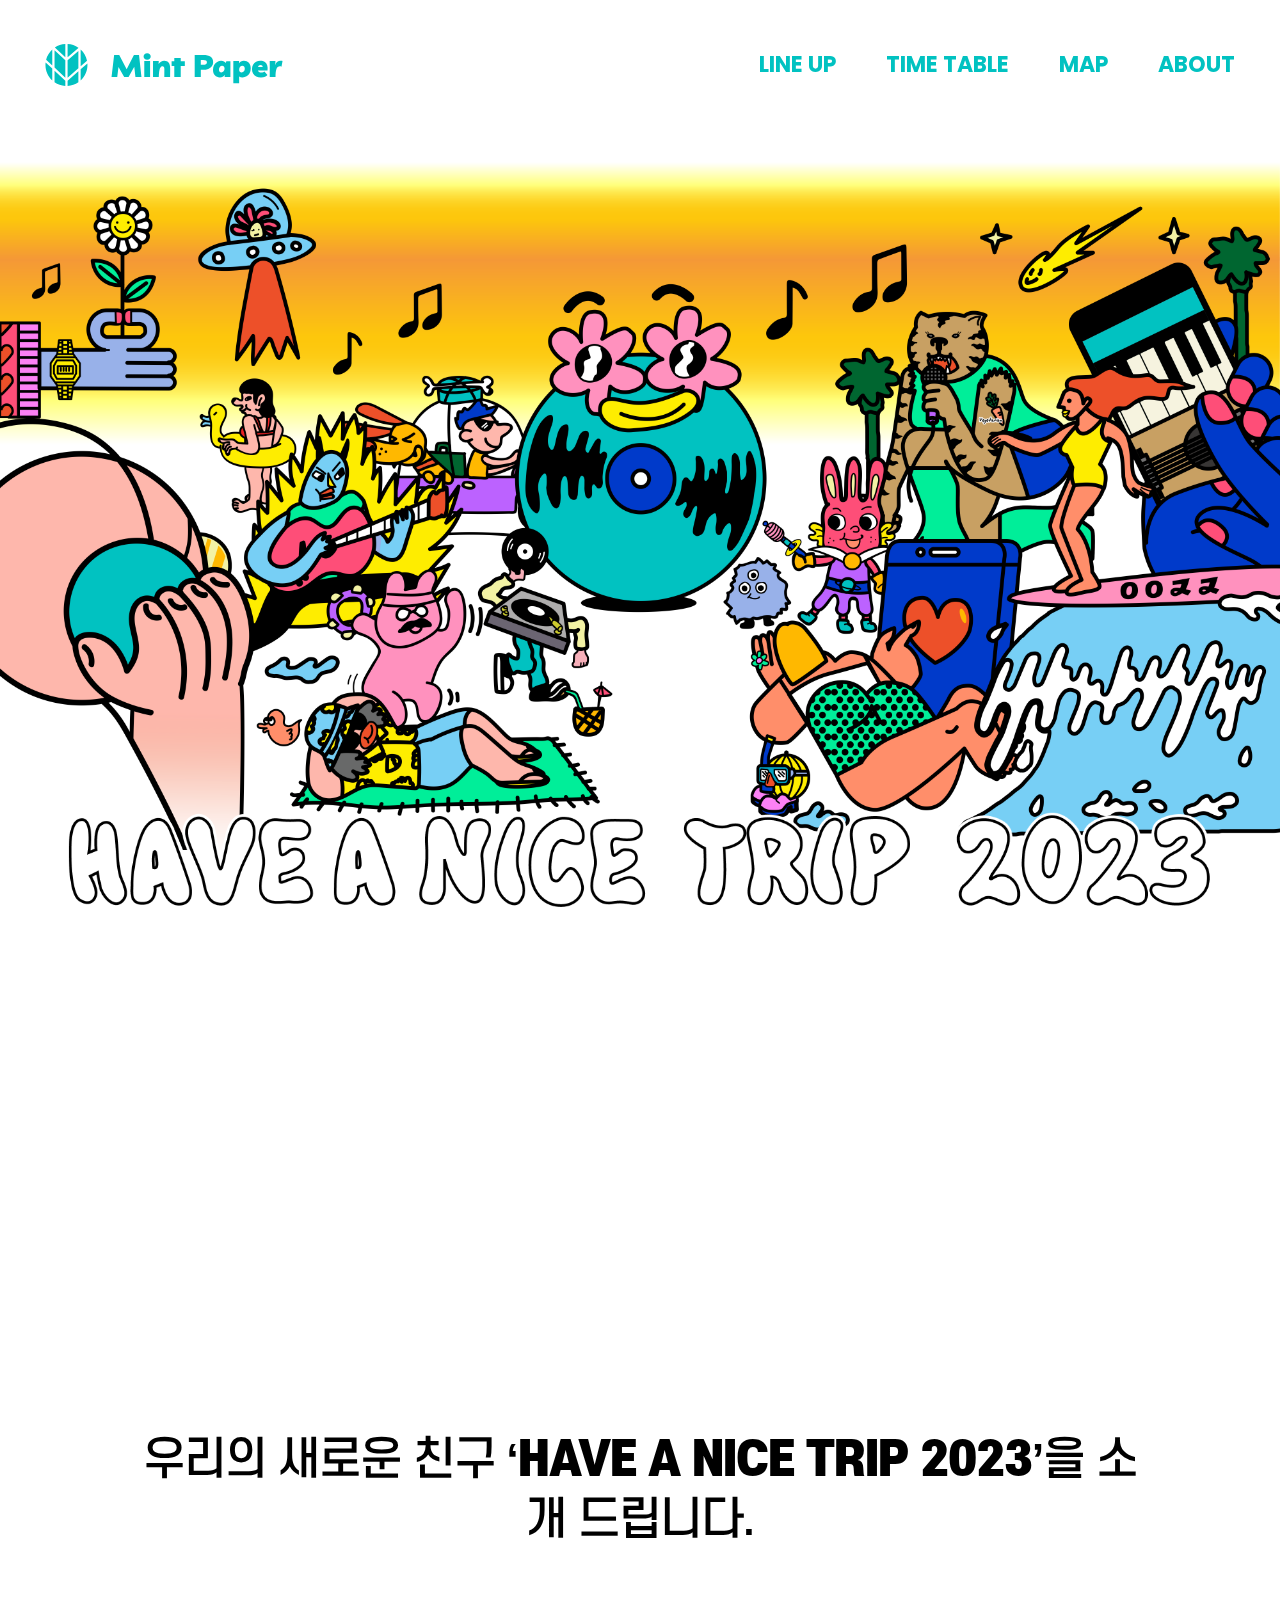
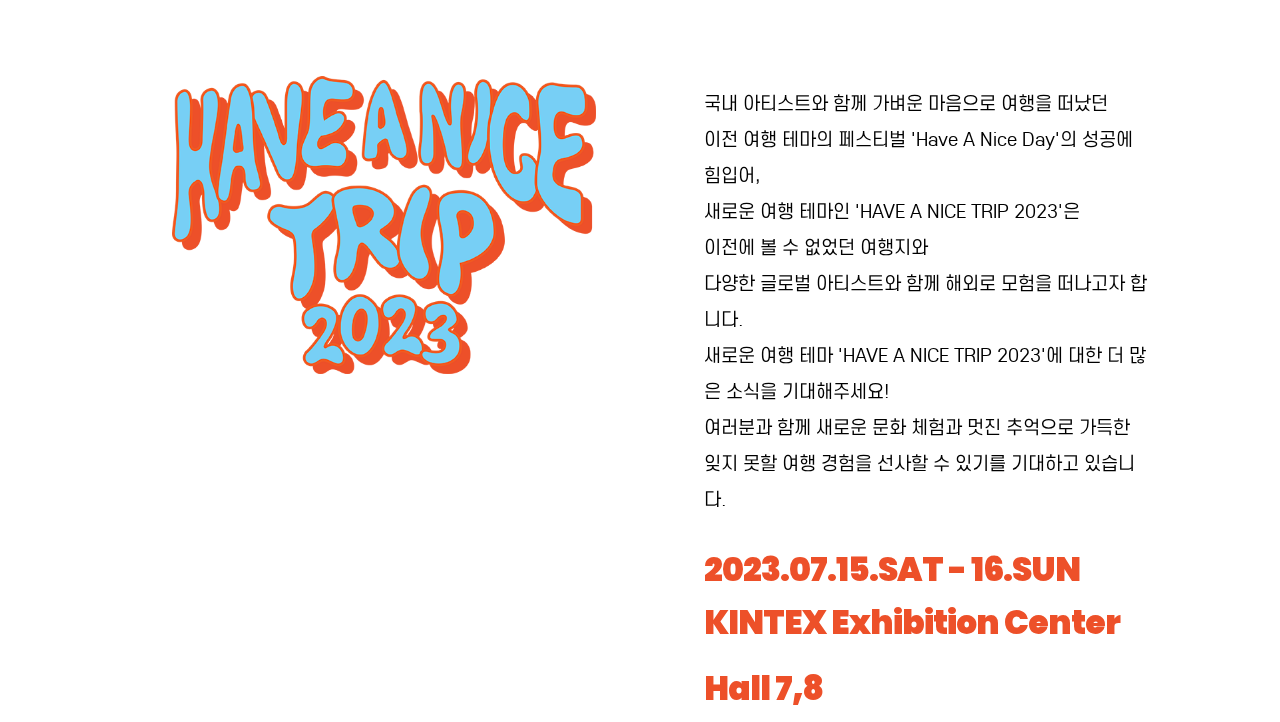
==== header.html @ 9b601248 "헤더 영역, 인덱스페이지의  section01 작업 html, css, js 및 이미지 등록" ====
<!DOCTYPE html>
<html lang="ko">

<head>
    <meta charset="UTF-8">
    <meta name="viewport" content="width=device-width, initial-scale=1">
    <meta http-equiv="X-UA-Compatible" content="IE=edge">
    <title>Mint Festa 2023</title>

    <link rel="shortcut icon" href="./common/favicon/favicon.ico" type="image/x-icon">
    <link rel="apple-touch-icon" sizes="120x120" href="./common/favicon/apple_touch_icon.png">
    <link rel="icon" type="image/png" sizes="32x32" href="./common/favicon/favicon_32x32.png">
    <link rel="icon" type="image/png" sizes="16x16" href="./common/favicon/favicon_16x16.png">
    <link rel="icon" type="image/png" sizes="144x144" href="./common/favicon/android_chrome_144x144.png">
    <link rel="icon" type="image/png" sizes="150x150" href="./common/favicon/mstile_150x150.png">



    <!-- <meta property="og:title" content="Mint Festa 2023">
     <meta property="og:description" content="HAVE A NICE TRIP 2023">
     <meta property="og:image" content="https://leejihi.github.io/portfolio/images/og.jpg">
     <meta property="og:url" content="https://leejihi.github.io/portfolio">
    -->

    <!-- css 문서연결 -->
    <!-- reset.css -->
    <link rel="stylesheet" href="./common/reset.css">

    <!-- header jh 헤더영역스타일.css -->
    <link rel="stylesheet" href="./header-style.css">
    <link rel="stylesheet" href="./section01-style.css">

    <!-- jQuery 문서연결 -->
    <script src="./common/jquery-3.7.0.min.js"></script>
    <script defer src="./section01.js"></script>
</head>

<body>
    <!-------- header jh 블랜딩모드, 호버이벤트 ---------->
    <header>
        <div class="header-wrapper">
            <h1 class="logo"><a href="#">민트페이퍼로고</a></h1>
            <menu class="global-nav">
                <li class="under-line">
                    <a href="#">LINE UP</a>
                </li>
                <li class="under-line">
                    <a href="#">TIME TABLE</a>
                </li>
                <li class="under-line">
                    <a href="#">MAP</a>
                </li>
                <li class="under-line">
                    <a href="#">ABOUT</a>
                </li>
            </menu>
        </div>
    </header>

    <!-------- content ---------->
    <!-- section .video-banner  jh -->
    <section class="main-banner">
        <div class="video-wrapper">
            <video src="./images/s_video.mp4" muted autoplay loop poster="./images/s_video.png" class="video"
                id="mov01">
            </video>
            <div class="img-box">
                <img src="./images/s-video-title.png" alt="HAVE A NICE TRIP 2023">
            </div>
        </div>


        <div class="banner-wrapper">
            <h3>우리의 새로운 친구 <span class="txt-bold under">‘HAVE A NICE TRIP 2023’</span>을 소개 드립니다.
            </h3>
            <div class="banner-box">
                <img src="./images/s-video-banner-box-title.png" alt="HAVE A NICE TRIP 2023" id="banner-title">
                <!-- <h2>HAVE A NICE TRIP 2023</h2> -->
                <div class="txt-box">
                    <p>국내 아티스트와 함께 가벼운 마음으로 여행을 떠났던
                        <span class="block">이전 여행 테마의 페스티벌 'Have A Nice Day'의 성공에 힘입어,</span>
                        <span class="block">새로운 여행 테마인 'HAVE A NICE TRIP 2023'은</span>
                        <span class="block">이전에 볼 수 없었던 여행지와</span>
                        <span class="block">다양한 글로벌 아티스트와 함께 해외로 모험을 떠나고자 합니다.</span>
                        <span class="block">새로운 여행 테마 'HAVE A NICE TRIP 2023'에 대한 더 많은 소식을 기대해주세요!</span>
                        <span class="block">여러분과 함께 새로운 문화 체험과 멋진 추억으로 가득한</span>
                        <span class="block">잊지 못할 여행 경험을 선사할 수 있기를 기대하고 있습니다.</span>
                    </p>
                    <div class="txt-bold">
                        <p>2023.07.15.SAT - 16.SUN <span class="block">KINTEX Exhibition Center Hall 7,8</span></p>
                    </div>
                </div>
            </div>
        </div>
    </section>
</body>

</html>
---- header-style.css ----
@charset "utf-8";

/* font-family: 'Poppins', 's-core-dream', cursive, sans-serif; */

/* 'Poppins', 's-core-dream' */
@import url(./common/fonts/fonts.css);

/* 변수선언 */
@import url(./common/variable.css);

@tailwind base;
@tailwind components;
@tailwind utilities;

@layer base {
}

/*********** header  **********/

header {
  width: 100%;
  height: 130px;

  font-family: var(--font-family-en);
  font-weight: 700;
  font-size: var(--font-size-22);

  position: fixed;
  top: 0;
  left: 0;
  z-index: 99999;
  mix-blend-mode: difference;
}

header .header-wrapper {
  width: 93%;
  height: 100%;
  margin: 0 auto;

  display: flex;
  justify-content: space-between;
  align-items: center;
  /* mix-blend-mode: difference; */
}

/* header .header-wrapper.difference {
  background-repeat: no-repeat;
  background-size: contain;
  mix-blend-mode: difference;
} */

header .header-wrapper h1 {
  width: 20%;
  height: 100%;
  text-indent: -999999px;
}

header .header-wrapper h1 a {
  display: block;
  width: 100%;
  min-width: 200px;
  height: 100%;
  background: url(./images/logo_mint.svg) no-repeat 0 50% / contain;
  /* background: url(./images/logo_black.png) no-repeat 0 50% / contain; */
  z-index: 9999;
}

header .header-wrapper .global-nav {
  height: 130px;
  display: flex;
  align-items: center;
}
header .header-wrapper .global-nav li {
  height: 100%;
}
header .header-wrapper .global-nav li a {
  display: block;
  height: 80px;
  padding-left: 50px;
  line-height: 130px;
  text-align: right;
  color: var(--point-color-m);
}

/* 메뉴 hover: 언더라인 생성 */

header .header-wrapper .global-nav .under-line a::after {
  content: '';
  display: block;
  width: 100%;
  height: 5px;
  margin: -30px auto;
  background-color: var(--point-color-m);
  transform-origin: right;
  transform: scaleX(0);
  transition: transform 0.3s ease-in-out;
}
header .header-wrapper .global-nav .under-line:hover a::after {
  transform-origin: left;
  transform: scaleX(1);
}
---- section01-style.css ----
@charset "utf-8";

/* font-family: 'Poppins', 's-core-dream', cursive, sans-serif; */

/* 'Poppins', 's-core-dream' */
@import url(./common/fonts/fonts.css);

/* 변수선언 */
@import url(./common/variable.css);

/*********** content  **********/

/* section .video-banner  jh */
/* 비디오 영역 */

.main-banner {
  width: 100%;
  margin-top: 130px;
}

.main-banner .video-wrapper {
  width: 100%;
  height: 130vh;
}

.main-banner .video-wrapper .video {
  width: 100%;
}

.main-banner .video-wrapper .img-box {
  width: 90%;
  margin: -3% auto 0;
}

/* 텍스트영역 */
.main-banner .banner-wrapper {
  width: 80%;
  margin: 10vw auto;
  font-family: var(--font-family-ko);
}

.main-banner .banner-wrapper h3 {
  font-weight: 500;
  font-size: var(--font-size-45);
  text-align: center;
  letter-spacing: -1.8px;
}

/* js 호버시 밑줄 이벤트 발생 */
.main-banner .banner-wrapper .txt-bold {
  font-weight: 900;
  letter-spacing: -1px;
  box-shadow: inset 0 0 0 0 #77cff5;
  color: #000;
  padding: 0 0.25rem;
  margin: 0 -0.25rem;
  transition: color 0.3s ease-in-out, box-shadow 0.3s ease-in-out;
}
.main-banner .banner-wrapper .txt-bold:hover {
  color: #fff;
  box-shadow: inset 800px 0 0 0 #77cff5;
}

.main-banner .banner-wrapper .banner-box {
  width: 100%;
  height: 30vw;
  margin-top: 10vw;
  display: grid;
  grid-template-columns: 1fr 1fr;
}

.main-banner .banner-wrapper .banner-box #banner-title {
  position: relative;
  width: 83%;
  margin: 0 auto;
}

.main-banner .banner-wrapper .banner-box .txt-box {
  margin-left: 5vw;
  font-size: var(--font-size-18);
  font-weight: 400;
  line-height: 2;
  padding-top: 10px;
}

.main-banner .banner-wrapper .banner-box .txt-box .block {
  display: block;
}

.main-banner .banner-wrapper .banner-box .txt-box .txt-bold {
  font-family: var(--font-family-en);
  font-size: var(--font-size-33);
  color: var(--point-color-o);
  margin-top: 1.5vw;
}

.main-banner .banner-wrapper .banner-box .txt-box .txt-bold .block {
  margin: -1vw 0 0 0;
}
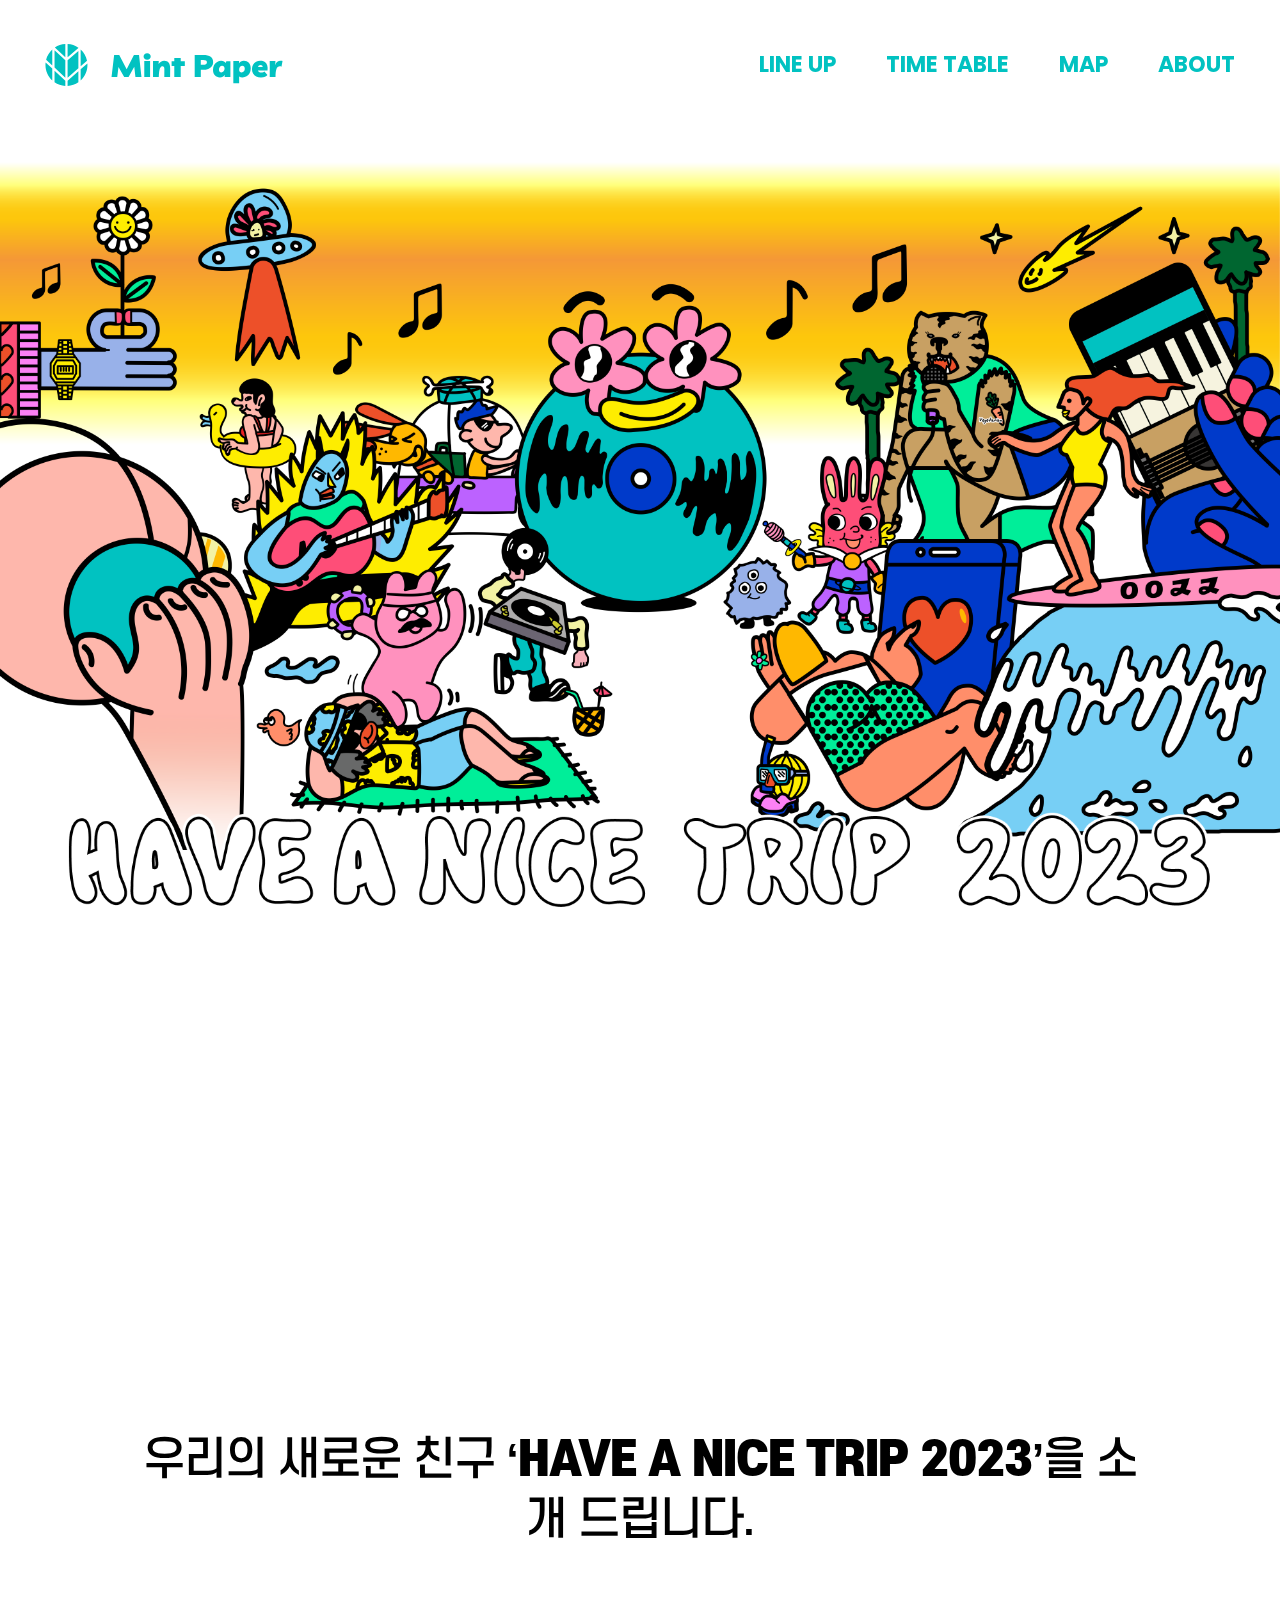
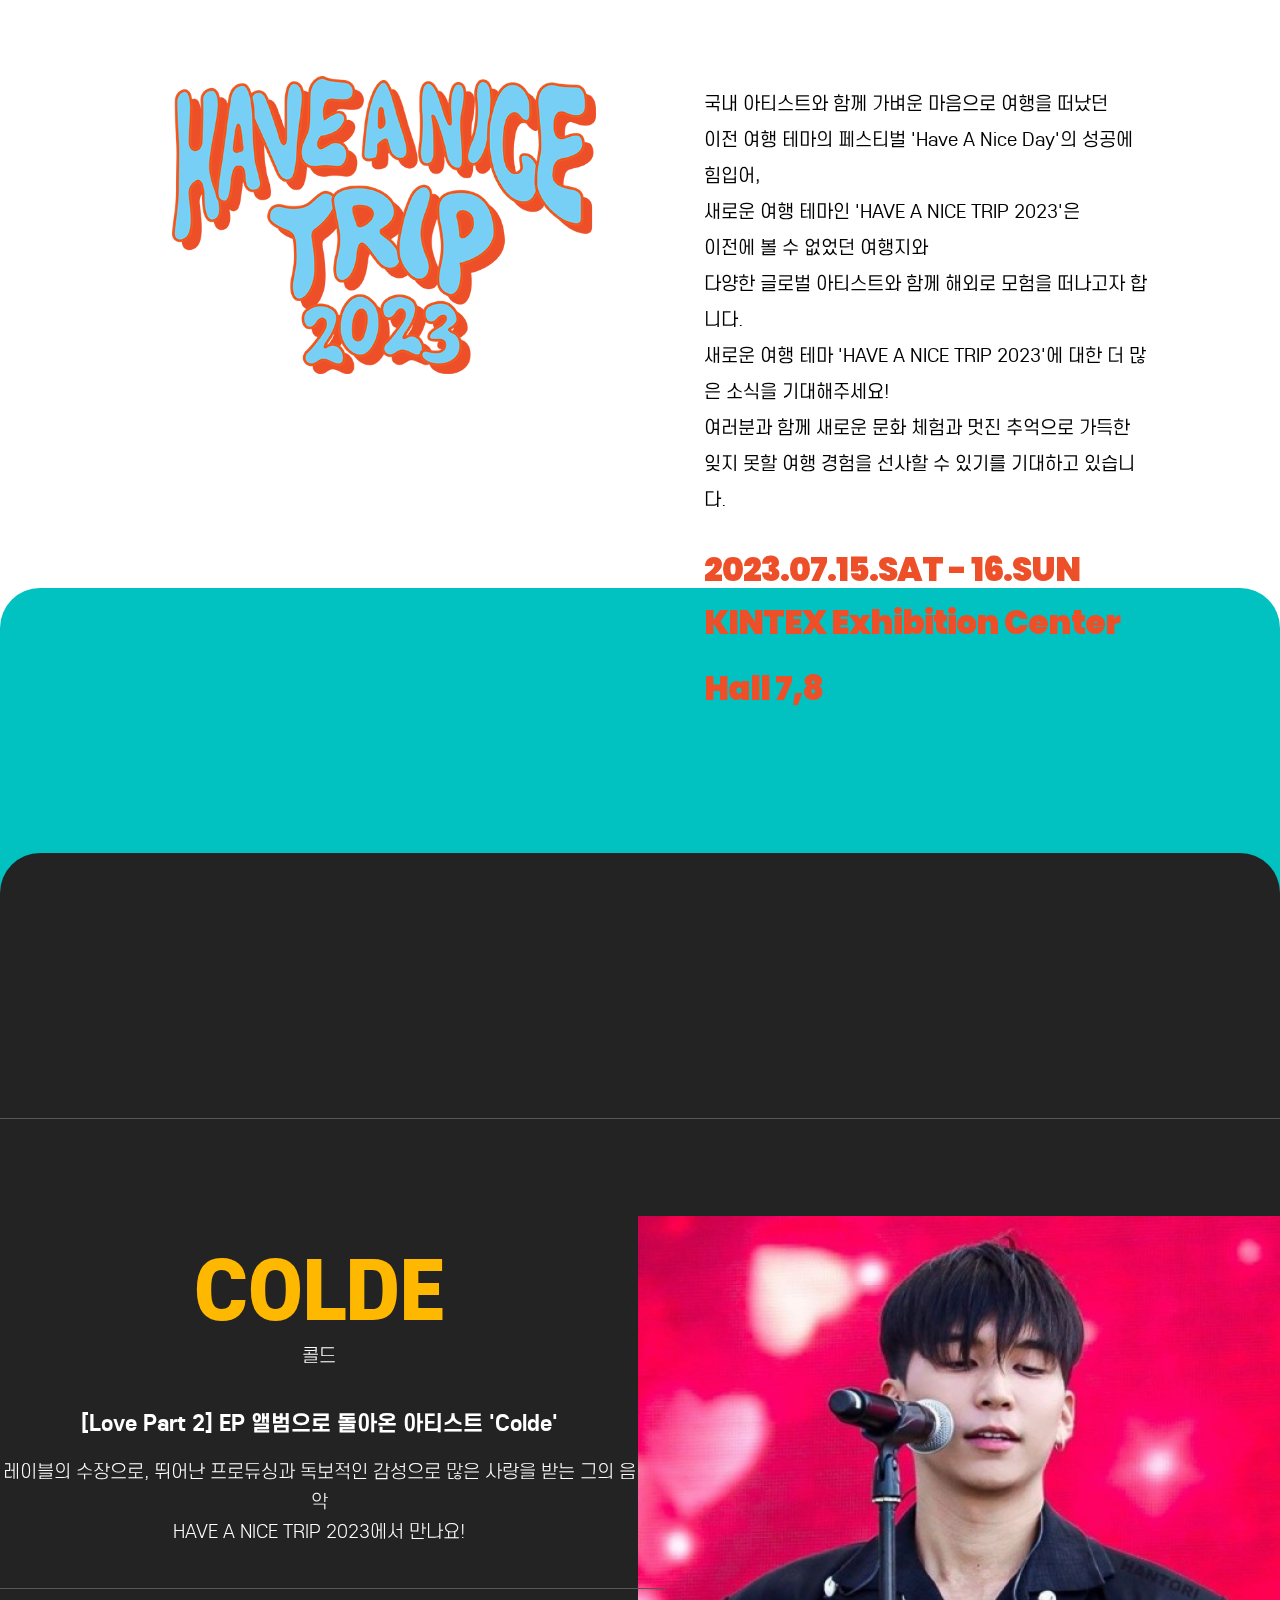
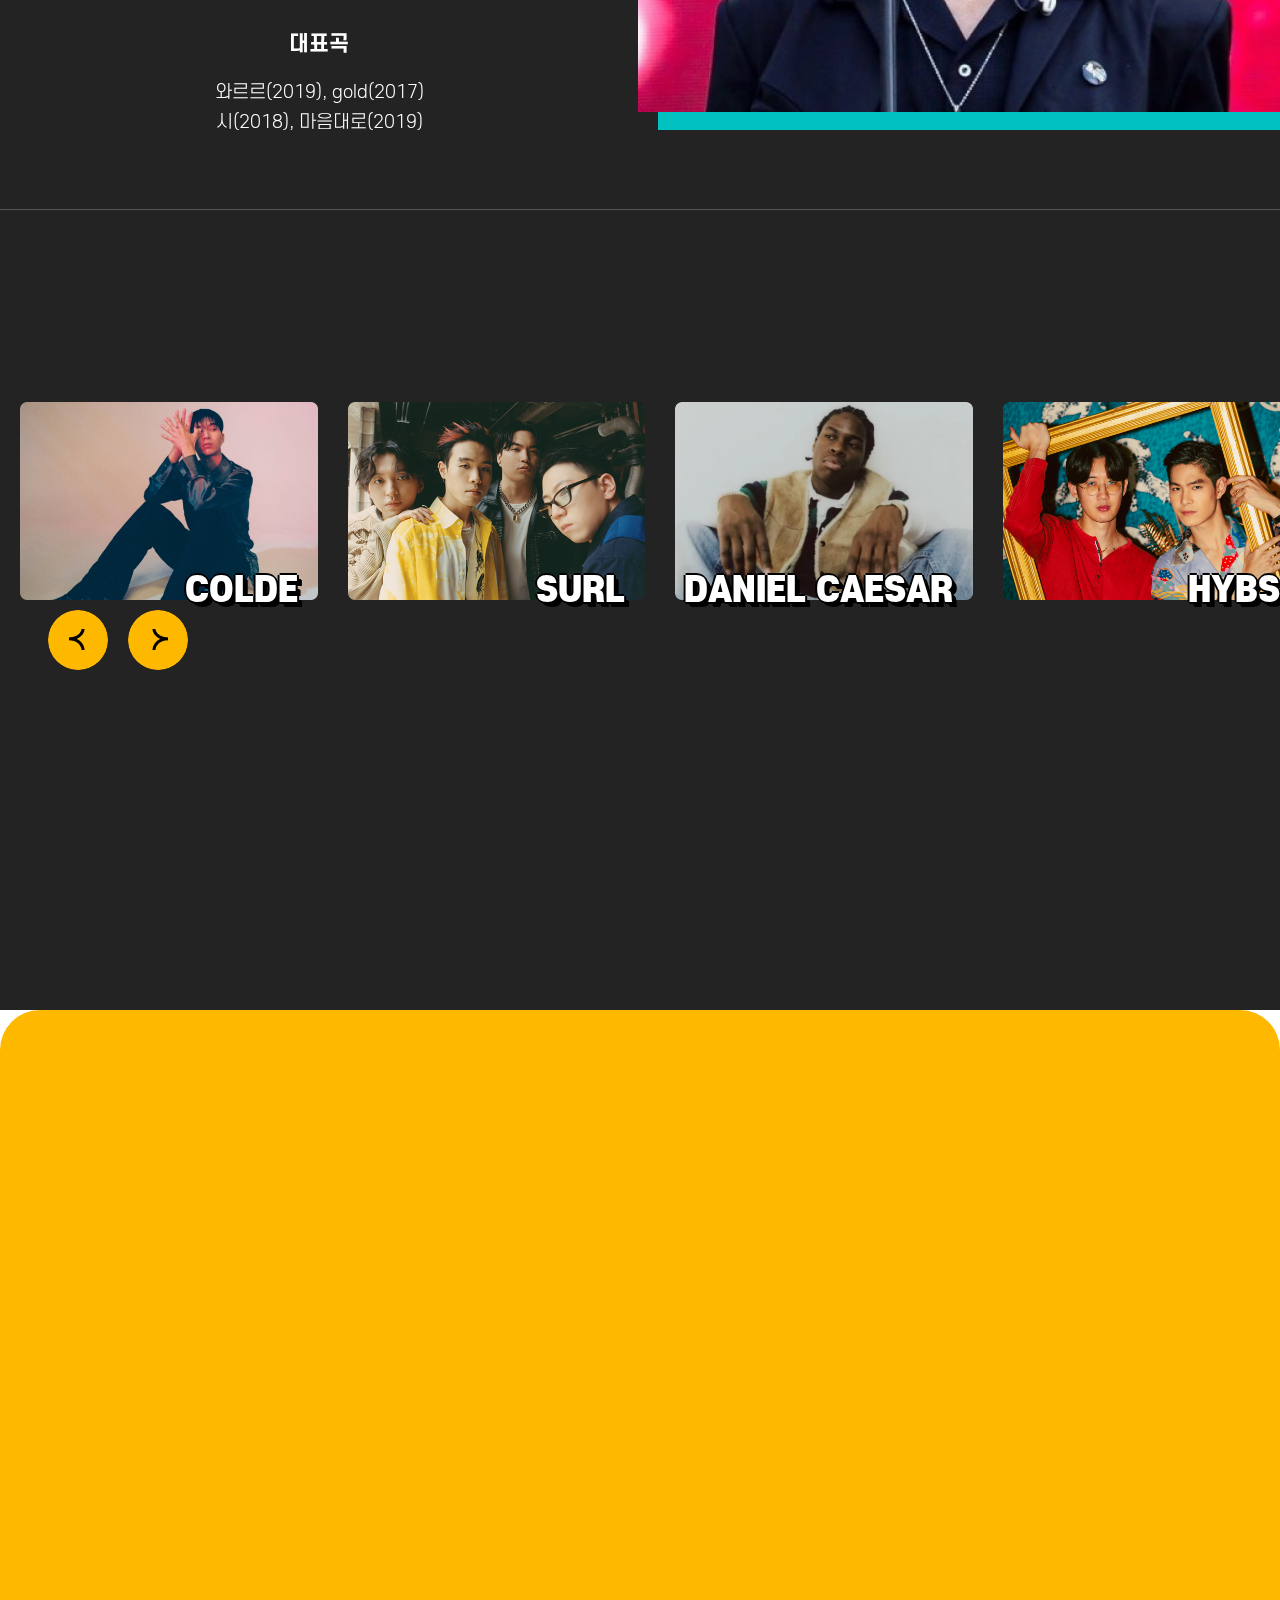
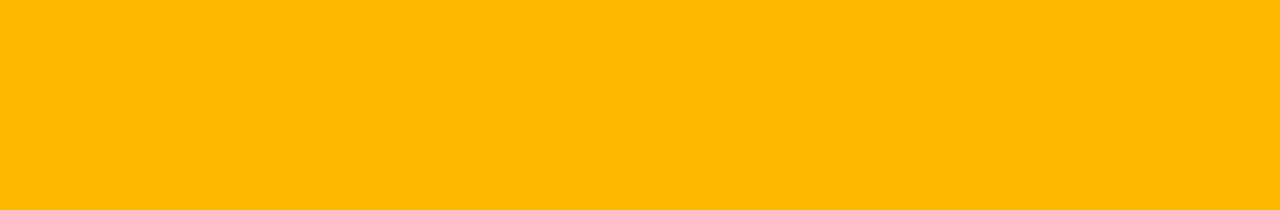
==== commit 4ba2d395: "bm-section02추가 variable.css파일 추가" ====
--- a/header.html
+++ b/header.html
@@ -25,14 +25,27 @@
     <!-- css 문서연결 -->
     <!-- reset.css -->
     <link rel="stylesheet" href="./common/reset.css">
+    <!-- swiper.css -->
+    <link rel="stylesheet" href="./common/swiper-bundle.min.css">
+    <!-- variable.css -->
+    <link rel="stylesheet" href="./common/variable.css">
+    <!-- font.css -->
+    <link rel="stylesheet" href="./common/fonts/fonts.css">
+
 
     <!-- header jh 헤더영역스타일.css -->
     <link rel="stylesheet" href="./header-style.css">
     <link rel="stylesheet" href="./section01-style.css">
+    <!-- section02 bm -->
+    <link rel="stylesheet" href="./section02-style.css">
 
     <!-- jQuery 문서연결 -->
     <script src="./common/jquery-3.7.0.min.js"></script>
+    <!-- swiper js -->
+    <script src="./common/swiper-bundle.min.js"></script>
+    <!-- 개별 -->
     <script defer src="./section01.js"></script>
+    <script defer src="./section02.js"></script>
 </head>
 
 <body>
@@ -93,6 +106,331 @@
             </div>
         </div>
     </section>
+    <!-------- section02 bm ---------->
+    <section class="section02">
+        <div class="box1">
+            <div class="index">
+                <p class="idx-color1">1</p>
+            </div>
+        </div>
+        <div class="box2">
+            <div class="index">
+                <p class="idx-color2">2</p>
+            </div>
+        </div>
+
+        <div class="bg-color">
+            <div class="profile pf-1">
+                <div class="text-wrapper">
+                    <div class="name-box">
+                        <h1>colde</h1>
+                        <p>콜드</p>
+                    </div>
+                    <div class="descr-box">
+                        <h2> [Love Part 2] EP 앨범으로 돌아온 아티스트 'Colde' </h2>
+                        <p>레이블의 수장으로, 뛰어난 프로듀싱과 독보적인 감성으로 많은 사랑을
+                            받는 그의
+                            음악 <br>
+                            HAVE A NICE TRIP 2023에서 만나요! </p>
+                    </div>
+                    <div class="title-m">
+                        <h2>대표곡</h2>
+                        <p>와르르(2019), gold(2017)<br>
+                            시(2018), 마음대로(2019)</p>
+                    </div>
+                </div>
+                <div class="img-wrapper">
+                </div>
+            </div>
+            <div class="profile pf-2 none">
+                <div class="text-wrapper">
+                    <div class="name-box">
+                        <h1>SURL</h1>
+                        <p>설</p>
+                    </div>
+                    <div class="descr-box">
+                        <h2>대중성과 음악성을 동시에 품은 글로벌 밴드로서의 가능성 'SURL'</h2>
+                        <p>전국 투어부터 북미 13개 도시투어로 이어진 원초적인 밴드 사운드의 혁신폭발적인 연주와<br> 퍼포먼스를 앞세운 'SURL'을 HAVE A NICE TRIP
+                            2023에서 만나요!</p>
+                    </div>
+                    <div class="title-m">
+                        <h2>대표곡</h2>
+                        <p>열기구(2019),눈(2018)<br>
+                            여기있자(2018), Dry Flower(2019)</p>
+                    </div>
+                </div>
+                <div class="img-wrapper">
+                </div>
+            </div>
+            <div class="profile pf-3 none">
+                <div class="text-wrapper">
+                    <div class="name-box">
+                        <h1>DANIEL CAESAR</h1>
+                        <p>다니엘 시저</p>
+                    </div>
+                    <div class="descr-box">
+                        <h2>R&B계의 독보적인 음색을 나타내는 '다니엘 시저'</h2>
+                        <p>'Best Part'로 그래미 어워드 ‘R&B 퍼포먼스 부문’을 수상했으며,<br>저스틴 비버의 싱글 'Peaches' 피처링으로 빌보드 핫 100 1위를
+                            기록한
+                            그가<br>한국을 방문합니다. 4년 만의 정규앨범 'NEVER ENOUGH'를 발매하며<br>한국 팬들을 찾아온 다니엘 시저, HAVE A NICE TRIP
+                            2023에서 만나요! </p>
+                    </div>
+                    <div class="title-m">
+                        <h2>대표곡</h2>
+                        <p>Best Part(2017), Always(2023)<br>
+                            Get you(2018)</p>
+                    </div>
+                </div>
+                <div class="img-wrapper">
+                </div>
+            </div>
+            <div class="profile pf-4 none">
+                <div class="text-wrapper">
+                    <div class="name-box">
+                        <h1>HYBS</h1>
+                        <p>하입스</p>
+                    </div>
+                    <div class="descr-box">
+                        <h2>대중성스포티파이 4000만 스트리밍을 기록한 아시아 대세 밴드 'HYBS'</h2>
+                        <p>21년 10월 데뷔 이래 단 4개의 싱글로 아시아를 석권한 시티팝+신스팝의 강력한 신성치유의 무드로<br>서라운드 된 'HYBS'만의 음악을 HAVE A
+                            NICE TRIP 2023️에서 만나요!</p>
+                    </div>
+                    <div class="title-m">
+                        <h2>대표곡</h2>
+                        <p>Ride(2022), Dancing with my phone(2021)<br>
+                            Go higher(2022)</p>
+                    </div>
+                </div>
+                <div class="img-wrapper">
+                </div>
+            </div>
+            <div class="profile pf-5 none">
+                <div class="text-wrapper">
+                    <div class="name-box">
+                        <h1>PEARL & THE OYSTERS</h1>
+                        <p>펄 앤 오이스터스 </p>
+                    </div>
+                    <div class="descr-box">
+                        <h2> 메인스트림을 자극하는 레이블 명가<br>
+                            '스톤 스로우 레코드'의 미래 'PEARL & THE OYSTERS'</h2>
+                        <p>피치포크, 올뮤직을 비롯한 평단과 전 세계 리스너를 사로잡은 얼터너티브 듀오‘PEARL & THE<br>
+                            OYSTERS’의 무한한 상상력, HAVE A NICE TRIP 2023에서 만나요! </p>
+                    </div>
+                    <div class="title-m">
+                        <h2>대표곡</h2>
+                        <p>Pacific Ave(2023), Fireflies(2023)<br>
+                            Treasure Island(2021)</p>
+                    </div>
+                </div>
+                <div class="img-wrapper">
+                </div>
+            </div>
+            <div class="profile pf-6 none">
+                <div class="text-wrapper">
+                    <div class="name-box">
+                        <h1>KYOUNG SEO</h1>
+                        <p>서경서</p>
+                    </div>
+                    <div class="descr-box">
+                        <h2> 유니크한 보컬, 음원차트와 예능을 종횡무진 넘나드는 ‘KYOUNG SEO’ </h2>
+                        <p>'밤하늘의 별을(2020)'과 SBS ‘골 때리는 그녀들’로 많은 사랑을 받아온 ‘KYOUNG SEO’를<br>
+                            HAVE A NICE TRIP 2023️에서 만나요! </p>
+                    </div>
+                    <div class="title-m">
+                        <h2>대표곡</h2>
+                        <p>Woder Why(2023), 나의 X에게(2022)<br>
+                            고백연습(2022), 밤하늘의 별을(2020)</p>
+                    </div>
+                </div>
+                <div class="img-wrapper">
+                </div>
+            </div>
+            <div class="profile pf-7 none">
+                <div class="text-wrapper">
+                    <div class="name-box">
+                        <h1>ZIOR PARK</h1>
+                        <p>지올팍</p>
+                    </div>
+                    <div class="descr-box">
+                        <h2>독보적인 장르를 가진 아티스트 'ZIOR PARK'</h2>
+                        <p>한계 없는 예술적 감각으로 자신만의 세계를 그려가는 파이오니아파격적인 'ZIOR PARK'의 무대<br>
+                            HAVE A NICE TRIP 2023에서 만나요! </p>
+                    </div>
+                    <div class="title-m">
+                        <h2>대표곡</h2>
+                        <p>CHRISTIAN(2023), BLACK FIN(2021)<br>
+                            MODERN FOX(2021)</p>
+                    </div>
+                </div>
+                <div class="img-wrapper">
+                </div>
+            </div>
+            <div class="profile pf-8 none">
+                <div class="text-wrapper">
+                    <div class="name-box">
+                        <h1>YUDABINBAND</h1>
+                        <p>유다빈밴드</p>
+                    </div>
+                    <div class="descr-box">
+                        <h2>우리의 밤을 노래하는 청춘의 항해 ‘YUDABINBAND’</h2>
+                        <p>뛰어난 음악적 실력을 기반해 어쿠스틱, 포크, Rock 등 다양한 장르를 소화하는 맑고 순수한 에너지<br>
+                            ‘YUDABINBAND’의 무대, HAVE A NICE TRIP 2023에서 만나요</p>
+                    </div>
+                    <div class="title-m">
+                        <h2>대표곡</h2>
+                        <p>Everything(2023), 오늘이야(2022)<br>
+                            좋지아니한가(2022)</p>
+                    </div>
+                </div>
+                <div class="img-wrapper">
+                </div>
+            </div>
+            <div class="profile pf-9 none">
+                <div class="text-wrapper">
+                    <div class="name-box">
+                        <h1>TY DOLLA $IGN</h1>
+                        <p>타이 달라 사인</p>
+                    </div>
+                    <div class="descr-box">
+                        <h2> 실패 없는 피처링, 빌보드 1위에 빛나는 'TY DOLLA $IGN' </h2>
+                        <p>트렌드를 리드하는 힙합 사운드, 칸예 웨스트, 드레이크, 포스트 말론 등 탑스타들의 끝없는 러브콜<br>
+                            뜨겁고 몽환적인 'TY DOLLA $IGN'의 퍼포먼스, HAVE A NICE TRIP 2023️에서 만나요!</p>
+                    </div>
+                    <div class="title-m">
+                        <h2>대표곡</h2>
+                        <p>Spicy(2020), Scared of the Dark(2018)<br>
+                            Swalla(2017), Love U Better(2017)</p>
+                    </div>
+                </div>
+                <div class="img-wrapper">
+                </div>
+            </div>
+            <div class="profile pf-10 none">
+                <div class="text-wrapper">
+                    <div class="name-box">
+                        <h1>Stella Jang</h1>
+                        <p>스텔라 장</p>
+                    </div>
+                    <div class="descr-box">
+                        <h2>자신의 이야기를 다채롭게 표현하는 스토리텔러, 'Stella Jang'</h2>
+                        <p>컬러풀한 송라이팅, 재치 있는 가사와 산뜻한 보이스 여행길에 만난 낯선 설렘 'Stella Jang'<br>
+                            HAVE A NICE TRIP 2023에서 만나요!</p>
+                    </div>
+                    <div class="title-m">
+                        <h2>대표곡</h2>
+                        <p>L’Amour, Les Baguettes, Paris(2021)<br>
+                            빌런(2020), 우르르 쾅쾅(2020), Colors(2016)</p>
+                    </div>
+                </div>
+                <div class="img-wrapper">
+                </div>
+            </div>
+            <div class="profile pf-11 none">
+                <div class="text-wrapper">
+                    <div class="name-box">
+                        <h1>ALMOST MONDAY</h1>
+                        <p>얼모스트 먼데이</p>
+                    </div>
+                    <div class="descr-box">
+                        <h2>월요병 해결사 3인조 인디 팝 밴드, 'ALMOST MONDAY'
+                        </h2>
+                        <p>데뷔와 동시에 빌보드 얼터너티브 차트 상위권에 진입하며 팝/록 마니아들의 주목을 모은<br>
+                            캘리포니아 차세대 밴드여름과 페스티벌을 더욱 빛나게 할 'ALMOST MONDAY'의<br> 청량함을 HAVE A NICE TRIP에서 만나요!</p>
+                    </div>
+                    <div class="title-m">
+                        <h2>대표곡</h2>
+                        <p>sunburn(2022), cool enough(2021)<br>
+                            parking lot view(2020), broken people(2020)</p>
+                    </div>
+                </div>
+                <div class="img-wrapper">
+                </div>
+            </div>
+        </div>
+
+
+        <!--------------- Swiper --------------->
+        <div class="swiper mySwiper">
+            <div class="swiper-wrapper swiper-img-wrapper">
+                <div class="swiper-slide slide-posi slide-img1">
+                    <div class="slide-img-box">
+                        <h3>colde</h3>
+                        <img src="./images/COLDE_1.png" alt="#">
+                    </div>
+                </div>
+                <div class="swiper-slide slide-posi slide-img2">
+                    <div class="slide-img-box">
+                        <h3>surl</h3>
+                        <img src="./images/surl.png" alt="#">
+                    </div>
+                </div>
+                <div class="swiper-slide slide-posi slide-img3">
+                    <div class="slide-img-box">
+                        <h3>DANIEL CAESAR</h3>
+                        <img src="./images/danielcaesar.png" alt="#">
+                    </div>
+                </div>
+                <div class="swiper-slide slide-posi slide-img4">
+                    <div class="slide-img-box">
+                        <h3>HYBS</h3>
+                        <img src="./images/hybs.png" alt="#">
+                    </div>
+                </div>
+                <div class="swiper-slide slide-posi slide-img5">
+                    <div class="slide-img-box">
+                        <h3>PEARL & THE OYSTERS</h3>
+                        <img src="./images/pearl&theoysters.png" alt="#">
+                    </div>
+                </div>
+                <div class="swiper-slide slide-posi slide-img6">
+                    <div class="slide-img-box">
+                        <h3>KYOUNG SEO</h3>
+                        <img src="./images/kyoungseo.png" alt="#">
+                    </div>
+                </div>
+                <div class="swiper-slide slide-posi slide-img7">
+                    <div class="slide-img-box">
+                        <h3>ZIOR PARK</h3>
+                        <img src="./images/ziorpark.png" alt="#">
+                    </div>
+                </div>
+                <div class="swiper-slide slide-posi slide-img8">
+                    <div class="slide-img-box">
+                        <h3>YUDABINBAND</h3>
+                        <img src="./images/YUDABINBAND.png" alt="#">
+                    </div>
+                </div>
+                <div class="swiper-slide slide-posi slide-img9">
+                    <div class="slide-img-box">
+                        <h3>TY DOLLA $IGN</h3>
+                        <img src="./images/DOLLA$IGN.png" alt="#">
+                    </div>
+                </div>
+                <div class="swiper-slide slide-posi slide-img10">
+                    <div class="slide-img-box">
+                        <h3>Stella Jang</h3>
+                        <img src="./images/StellaJang.png" alt="#">
+                    </div>
+                </div>
+                <div class="swiper-slide slide-posi slide-img11">
+                    <div class="slide-img-box">
+                        <h3>ALMOST MONDAY</h3>
+                        <img src="./images/almostmonday.png" alt="#">
+                    </div>
+                </div>
+            </div>
+            <div class="swiper-button-next next-btn"></div>
+            <div class="swiper-button-prev prev-btn"></div>
+
+            <div class="swiper-pagination"></div>
+
+        </div>
+        <div class="box3">
+            <div class="index">
+                <p class="idx-color3">3</p>
+            </div>
+        </div>
+    </section>
 </body>
 
 </html>--- a/common/variable.css
+++ b/common/variable.css
@@ -0,0 +1,32 @@
+@charset 'utf-8';
+
+:root {
+    --font-family-ko: 's-core-dream','Malgun Gothic', 돋움, sans-serif; ;
+    --font-family-en: 'Poppins', sans-serif;
+
+    --point-color-m:#01C2C1;
+    --point-color-y: #FFB800;
+    --point-color-o: #ED5029;
+
+    --font-size-13: 0.813rem;
+    --font-size-14:  0.875rem;
+    --font-size-16:  1rem;
+    --font-size-18:  1.125rem;    
+    --font-size-21:  1.313rem;
+    --font-size-22:  1.375rem;
+    --font-size-23:  1.438rem;
+    --font-size-25:  1.563rem;
+    --font-size-26:  1.625rem; 
+    --font-size-30:  1.875rem;
+    --font-size-32:  2rem;
+    --font-size-33:   2.063rem;
+    --font-size-45:  2.8125rem;
+    --font-size-50:  3.125rem;
+    --font-size-60:  3.75rem;
+    --font-size-70:  4.375rem;
+    --font-size-75:  4.688rem;
+    --font-size-150: 9.375rem;
+    --font-size-156: 9.75rem;
+    --font-size-176: 11rem;
+    
+ }
--- a/common/fonts/fonts.css
+++ b/common/fonts/fonts.css
@@ -0,0 +1,201 @@
+/* s-core-dream 한글폰트*/
+@font-face {
+  font-family: "s-core-dream";
+  src: url("scdream1-webfont.woff2") format("woff2"),
+    url("scdream1-webfont.woff") format("woff");
+  font-weight: 100;
+  font-style: normal;
+}
+@font-face {
+  font-family: "s-core-dream";
+  src: url("scdream2-webfont.woff2") format("woff2"),
+    url("scdream2-webfont.woff") format("woff");
+  font-weight: 200;
+  font-style: normal;
+}
+@font-face {
+  font-family: "s-core-dream";
+  src: url("scdream3-webfont.woff2") format("woff2"),
+    url("scdream3-webfont.woff") format("woff");
+  font-weight: 300;
+  font-style: normal;
+}
+@font-face {
+  font-family: "s-core-dream";
+  src: url("scdream4-webfont.woff2") format("woff2"),
+    url("scdream4-webfont.woff") format("woff");
+  font-weight: 400;
+  font-style: normal;
+}
+@font-face {
+  font-family: "s-core-dream";
+  src: url("scdream5-webfont.woff2") format("woff2"),
+    url("scdream5-webfont.woff") format("woff");
+  font-weight: 500;
+  font-style: normal;
+}
+@font-face {
+  font-family: "s-core-dream";
+  src: url("scdream6-webfont.woff2") format("woff2"),
+    url("scdream6-webfont.woff") format("woff");
+  font-weight: 600;
+  font-style: normal;
+}
+@font-face {
+  font-family: "s-core-dream";
+  src: url("scdream7-webfont.woff2") format("woff2"),
+    url("scdream7-webfont.woff") format("woff");
+  font-weight: 700;
+  font-style: normal;
+}
+@font-face {
+  font-family: "s-core-dream";
+  src: url("scdream8-webfont.woff2") format("woff2"),
+    url("scdream8-webfont.woff") format("woff");
+  font-weight: 800;
+  font-style: normal;
+}
+@font-face {
+  font-family: "s-core-dream";
+  src: url("scdream9-webfont.woff2") format("woff2"),
+    url("scdream9-webfont.woff") format("woff");
+  font-weight: 900;
+  font-style: normal;
+}
+
+/* Poppins 영어폰트*/
+
+@font-face {
+  font-family: "Poppins";
+  font-style: normal;
+  font-weight: 400;
+  src: local("Poppins Regular"), url("Poppins-Regular.woff") format("woff");
+}
+
+@font-face {
+  font-family: "Poppins";
+  font-style: italic;
+  font-weight: 400;
+  src: local("Poppins Italic"), url("Poppins-Italic.woff") format("woff");
+}
+
+@font-face {
+  font-family: "Poppins";
+  font-style: thin;
+  font-weight: 100;
+  src: local("Poppins Thin"), url("Poppins-Thin.woff") format("woff");
+}
+
+@font-face {
+  font-family: "Poppins";
+  font-style: thin;
+  font-weight: italic;
+  src: local("Poppins Thin Italic"),
+    url("Poppins-ThinItalic.woff") format("woff");
+}
+
+@font-face {
+  font-family: "Poppins";
+  font-style: normal;
+  font-weight: 200;
+  src: local("Poppins ExtraLight"),
+    url("Poppins-ExtraLight.woff") format("woff");
+}
+
+@font-face {
+  font-family: "Poppins";
+  font-style: italic;
+  font-weight: 200;
+  src: local("Poppins ExtraLight Italic"),
+    url("Poppins-ExtraLightItalic.woff") format("woff");
+}
+
+@font-face {
+  font-family: "Poppins";
+  font-style: normal;
+  font-weight: 300;
+  src: local("Poppins Light"), url("Poppins-Light.woff") format("woff");
+}
+
+@font-face {
+  font-family: "Poppins";
+  font-style: italic;
+  font-weight: 300;
+  src: local("Poppins Light Italic"),
+    url("Poppins-LightItalic.woff") format("woff");
+}
+
+@font-face {
+  font-family: "Poppins";
+  font-style: normal;
+  font-weight: 500;
+  src: local("Poppins Medium"), url("Poppins-Medium.woff") format("woff");
+}
+
+@font-face {
+  font-family: "Poppins";
+  font-style: italic;
+  font-weight: 500;
+  src: local("Poppins Medium Italic"),
+    url("Poppins-MediumItalic.woff") format("woff");
+}
+
+@font-face {
+  font-family: "Poppins";
+  font-style: normal;
+  font-weight: 600;
+  src: local("Poppins SemiBold"), url("Poppins-SemiBold.woff") format("woff");
+}
+
+@font-face {
+  font-family: "Poppins";
+  font-style: italic;
+  font-weight: 600;
+  src: local("Poppins SemiBold Italic"),
+    url("Poppins-SemiBoldItalic.woff") format("woff");
+}
+
+@font-face {
+  font-family: "Poppins";
+  font-style: normal;
+  font-weight: 700;
+  src: local("Poppins Bold"), url("Poppins-Bold.woff") format("woff");
+}
+
+@font-face {
+  font-family: "Poppins";
+  font-style: italic;
+  font-weight: 700;
+  src: local("Poppins Bold Italic"),
+    url("Poppins-BoldItalic.woff") format("woff");
+}
+
+@font-face {
+  font-family: "Poppins";
+  font-style: normal;
+  font-weight: 800;
+  src: local("Poppins ExtraBold"), url("Poppins-ExtraBold.woff") format("woff");
+}
+
+@font-face {
+  font-family: "Poppins";
+  font-style: italic;
+  font-weight: 800;
+  src: local("Poppins ExtraBold Italic"),
+    url("Poppins-ExtraBoldItalic.woff") format("woff");
+}
+
+@font-face {
+  font-family: "Poppins";
+  font-style: normal;
+  font-weight: 900;
+  src: local("Poppins Black"), url("Poppins-Black.woff") format("woff");
+}
+
+@font-face {
+  font-family: "Poppins";
+  font-style: italic;
+  font-weight: 900;
+  src: local("Poppins Black Italic"),
+    url("Poppins-BlackItalic.woff") format("woff");
+}
--- a/section02-style.css
+++ b/section02-style.css
@@ -0,0 +1,197 @@
+@charset "utf-8";
+
+.section02 {
+  color: #fff;
+  width: 100%;
+  font-family: var(--font-family-en);
+  font-family: "s-core-dream";
+}
+
+.section02 .bg-color {
+  background-color: #232323;
+}
+
+/* index */
+.section02 .index {
+  height: 265px;
+  background-color: transparent;
+  border-radius: 50px;
+}
+.section02 .index p {
+  height: 265px;
+  border-radius: 40px 40px 0 0;
+  text-indent: -9999px;
+}
+
+.section02 .index .idx-color1 {
+  background-color: var(--point-color-m);
+  height: 800px;
+}
+.section02 .index .idx-color2 {
+  background-color: #232323;
+}
+.section02 .index .idx-color3 {
+  background-color: var(--point-color-y);
+  height: 800px;
+}
+
+/* profile */
+.section02 .profile {
+  border-top: 1px solid #565656;
+  border-bottom: 1px solid #565656;
+  height: 692px;
+  display: flex;
+  justify-content: space-evenly;
+  align-items: center;
+}
+.section02 .profile .img-wrapper {
+  width: 654px;
+  height: 496px;
+  box-shadow: 20px 18px var(--point-color-m);
+  background-repeat: no-repeat;
+}
+
+.section02 .profile .text-wrapper {
+  text-align: center;
+  height: 100%;
+}
+.section02 .profile .text-wrapper h1 {
+  color: var(--point-color-y);
+  font-size: var(--font-size-75);
+  font-weight: 800;
+  text-transform: uppercase;
+}
+
+.section02 .profile .text-wrapper h2 {
+  font-weight: 600;
+  font-size: var(--font-size-21);
+  padding-bottom: 20px;
+  padding-top: 40px;
+}
+
+.section02 .profile .text-wrapper p {
+  font-weight: 300;
+  font-size: var(--font-size-18);
+  line-height: 30px;
+}
+
+.section02 .profile .name-box {
+  height: 250px;
+  text-align: center;
+  padding-top: 122px;
+  /* display: flex;
+  flex-direction: column;
+  justify-content: center;
+  align-items: center; */
+}
+.section02 .profile .descr-box {
+  height: 220px;
+  position: relative;
+}
+.section02 .profile .descr-box::after {
+  content: "";
+  display: block;
+  width: 665px;
+  height: 1px;
+  position: absolute;
+  bottom: 0;
+  background-color: #565656;
+}
+
+/* 개별 bg 가수이미지 , 이름은 .pf-$, main */
+
+.section02 .pf-1 .img-wrapper {
+  background: url(./images/colde_main.png);
+}
+.section02 .pf-2 .img-wrapper {
+  background: url(./images/surl_main.png);
+}
+.section02 .pf-3 .img-wrapper {
+  background: url(./images/DANIELCAESAR_main.png);
+}
+.section02 .pf-4 .img-wrapper {
+  background: url(./images/HYBS_main.png);
+}
+.section02 .pf-5 .img-wrapper {
+  background: url(./images/PEARL&THEOYSTERS_main.png);
+}
+.section02 .pf-6 .img-wrapper {
+  background: url(./images/KYOUNGSEO_main.png);
+}
+.section02 .pf-7 .img-wrapper {
+  background: url(./images/ZIORPARK_main.png);
+}
+.section02 .pf-8 .img-wrapper {
+  background: url(./images/YUDABINBAND_main.png);
+}
+.section02 .pf-9 .img-wrapper {
+  background: url(./images/DOLLA$IGN_main.png);
+}
+.section02 .pf-10 .img-wrapper {
+  background: url(./images/STELLAJANG_main.png);
+}
+.section02 .pf-11 .img-wrapper {
+  background: url(./images/ALMOSTMONDAY_main.png);
+}
+
+/* addclass.active */
+
+.section02 .none {
+  display: none;
+}
+
+.section02 .active {
+  display: block;
+}
+
+/* swiper */
+.section02 .swiper {
+  background-color: #232323;
+  height: 800px;
+  padding-bottom: 11rem;
+  /* background-color: yellowgreen; */
+}
+.section02 .swiper-img-wrapper {
+  align-items: center;
+}
+
+.section02 .swiper img {
+  margin-left: 20px;
+}
+.section02 .slide-posi {
+  /* background-color: violet; */
+  height: 15rem;
+}
+.section02 .slide-img-box {
+  /* background-color: yellow; */
+  position: relative;
+}
+.section02 .slide-posi h3 {
+  text-transform: uppercase;
+  position: absolute;
+  right: 0;
+  bottom: -0.7rem;
+  font-weight: 900;
+  font-size: var(--font-size-33);
+  text-shadow: -2px 0 #000, 0 2px #000, 2px 0 #000, 0 -2px #000, 5px 5px 0 #000,
+    4px 4px 0 #000, 2px 2px 0 #000, 1px 1px 0 #000;
+}
+.section02 .swiper-button-next,
+.section02 .swiper-button-prev {
+  width: 60px;
+  height: 60px;
+  border-radius: 50%;
+  top: 33vw;
+}
+.section02 .swiper-button-prev {
+  background: url(./images/left_btn.png);
+  left: 3rem;
+}
+.section02 .swiper-button-next {
+  background: url(./images/right_btn.png);
+  left: 8rem;
+}
+.section02 .swiper-button-next:after,
+.section02 .swiper-button-prev:after {
+  font-size: 0;
+}
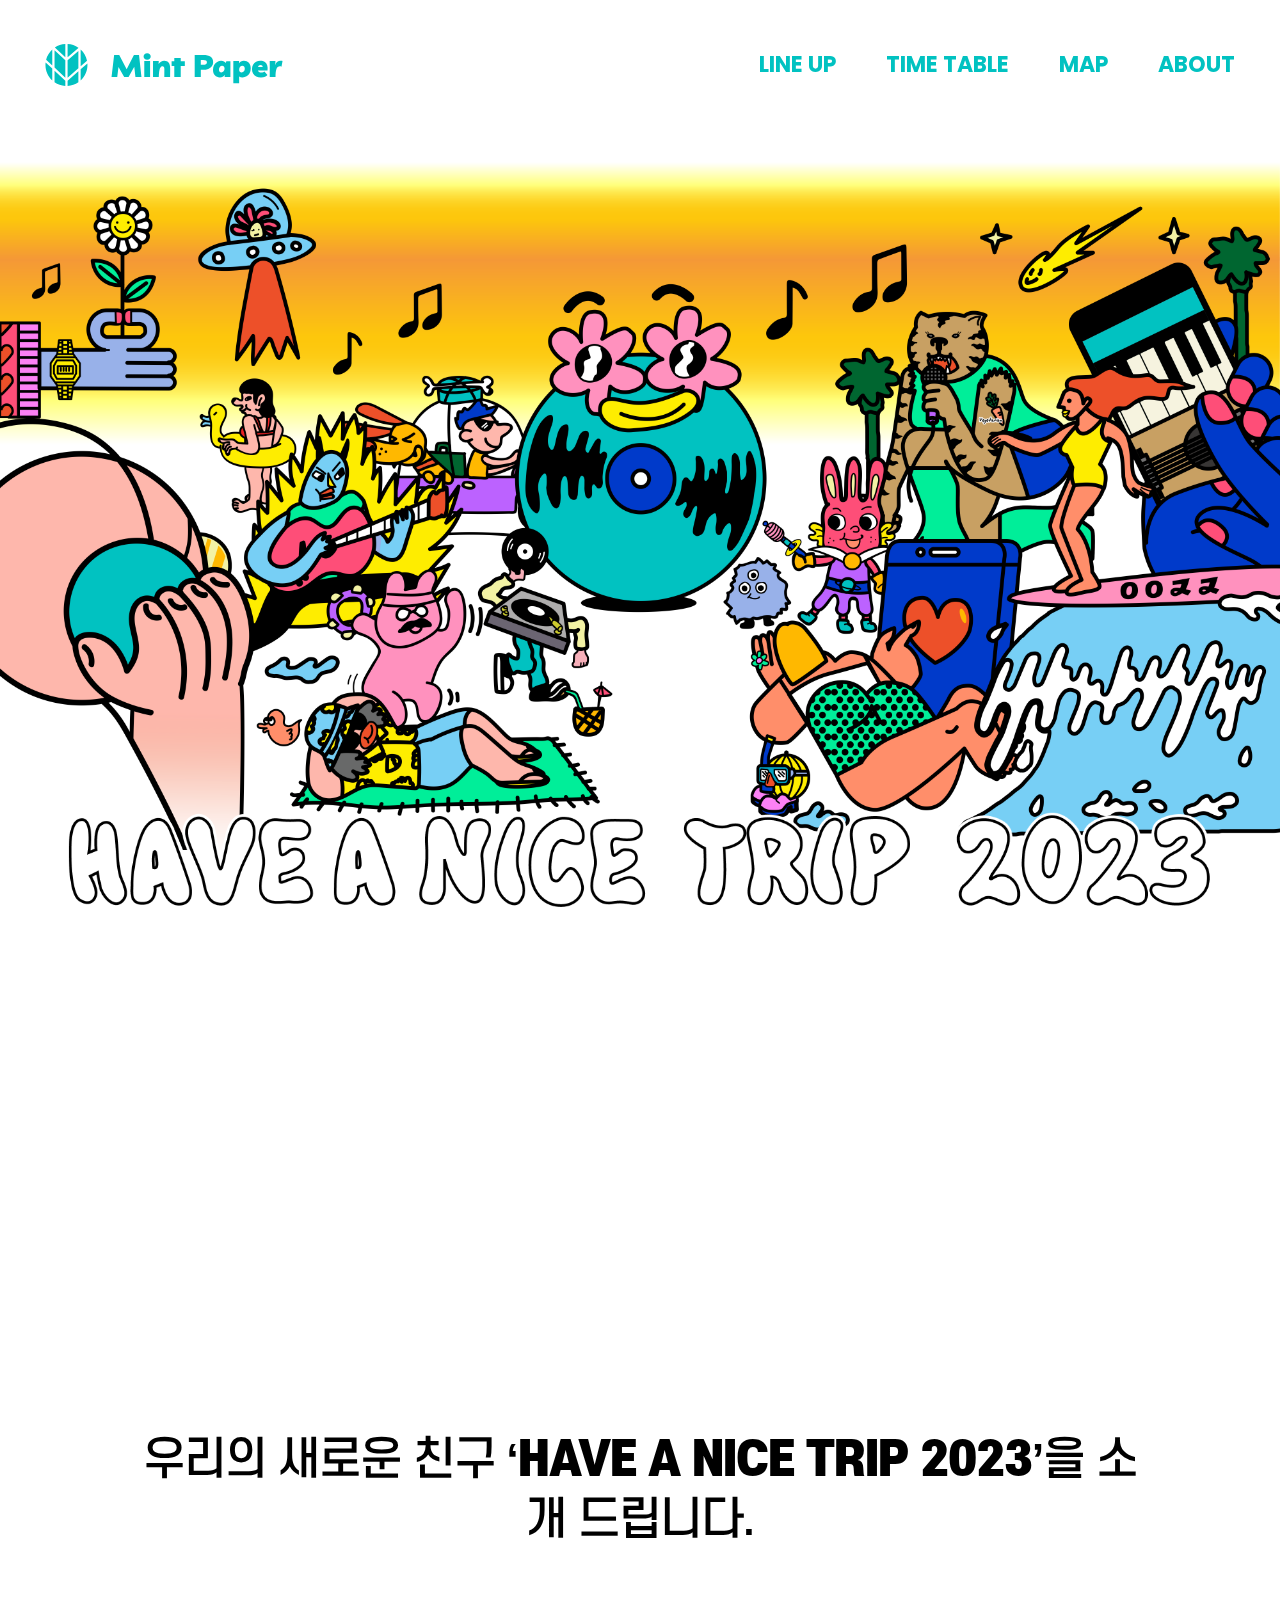
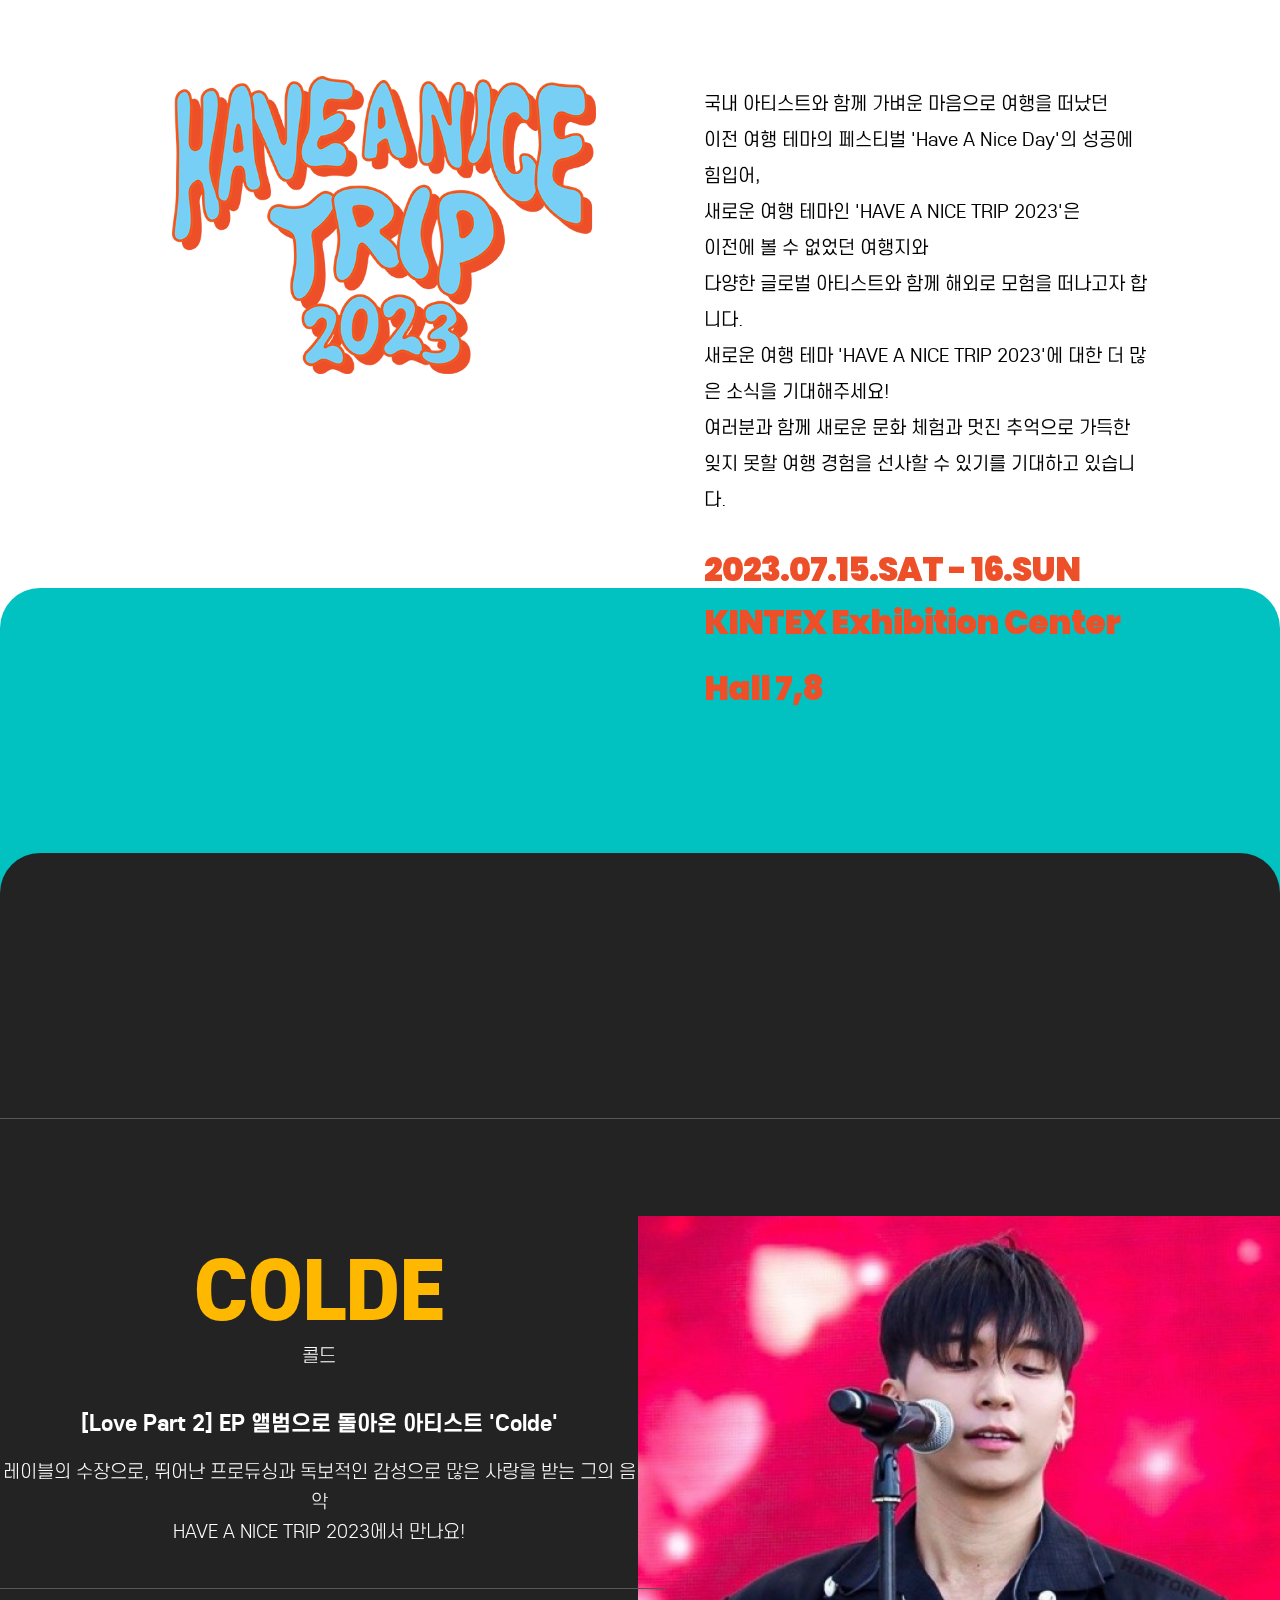
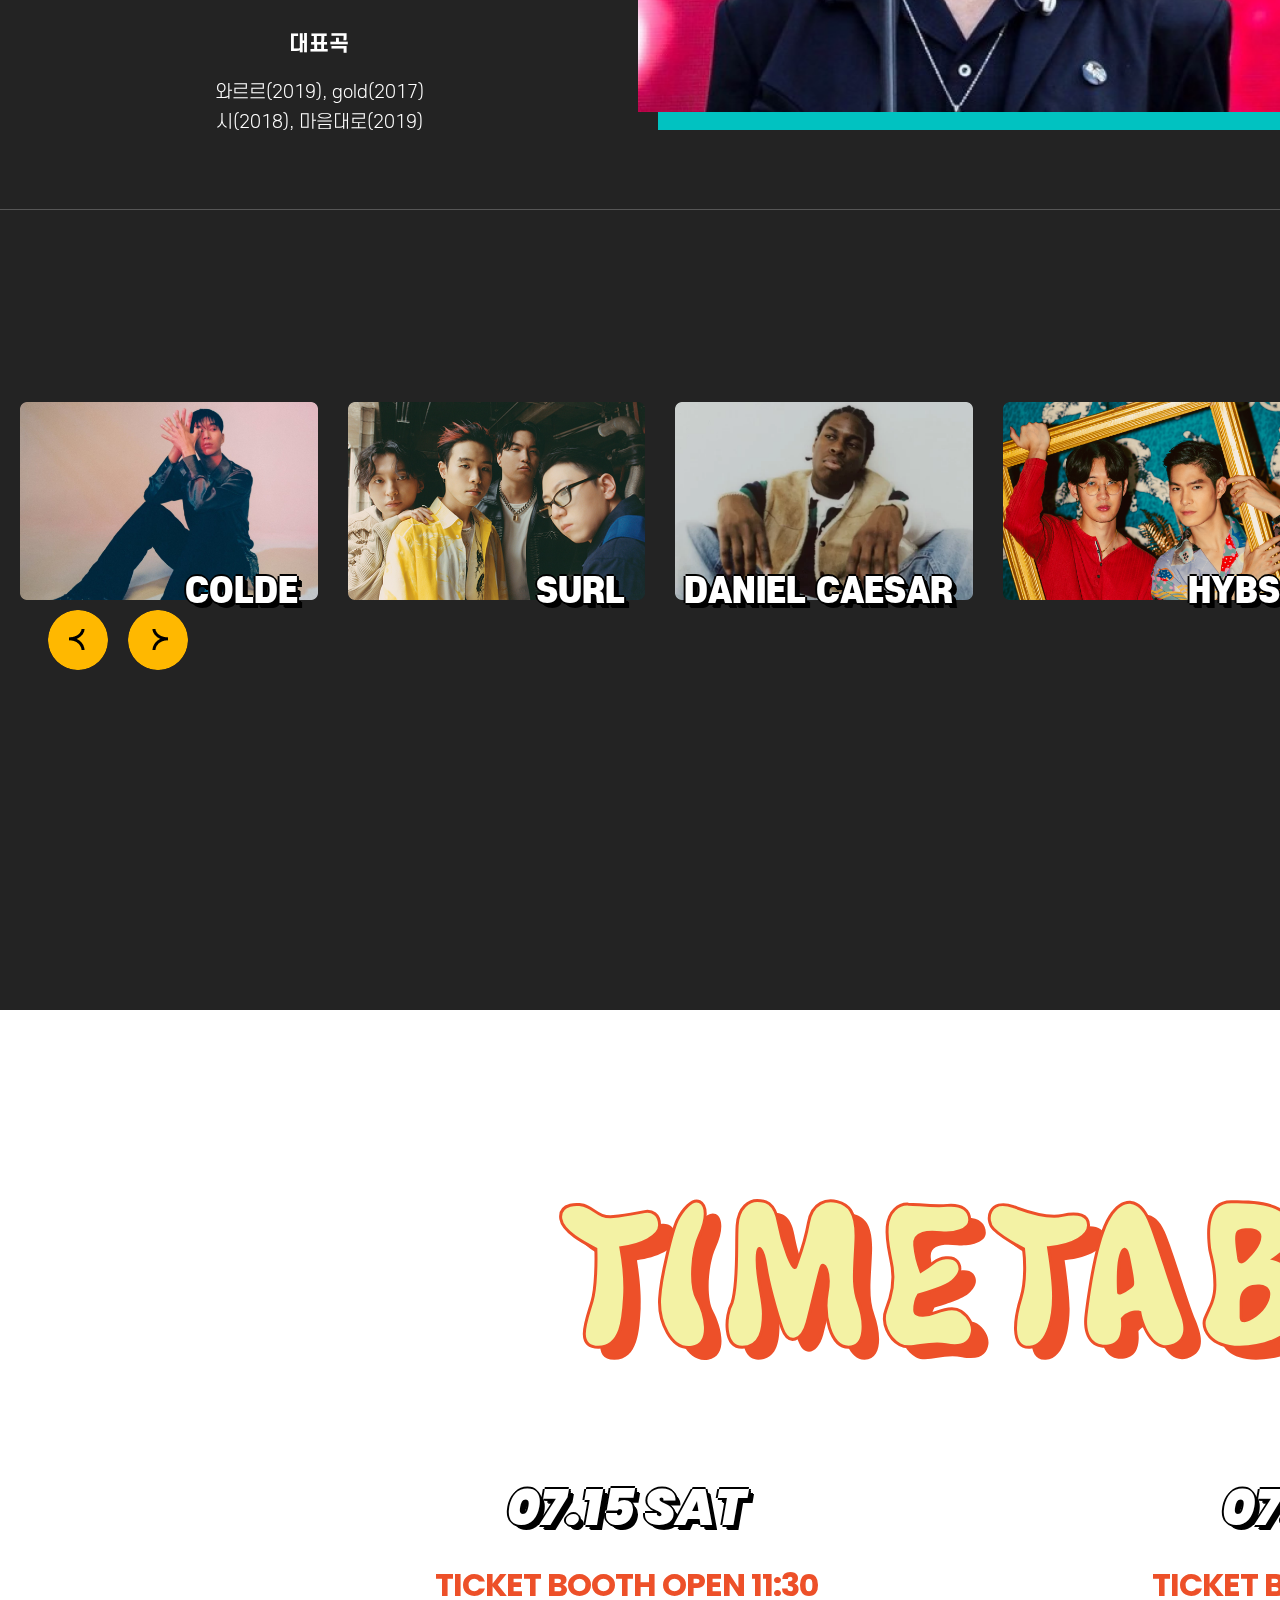
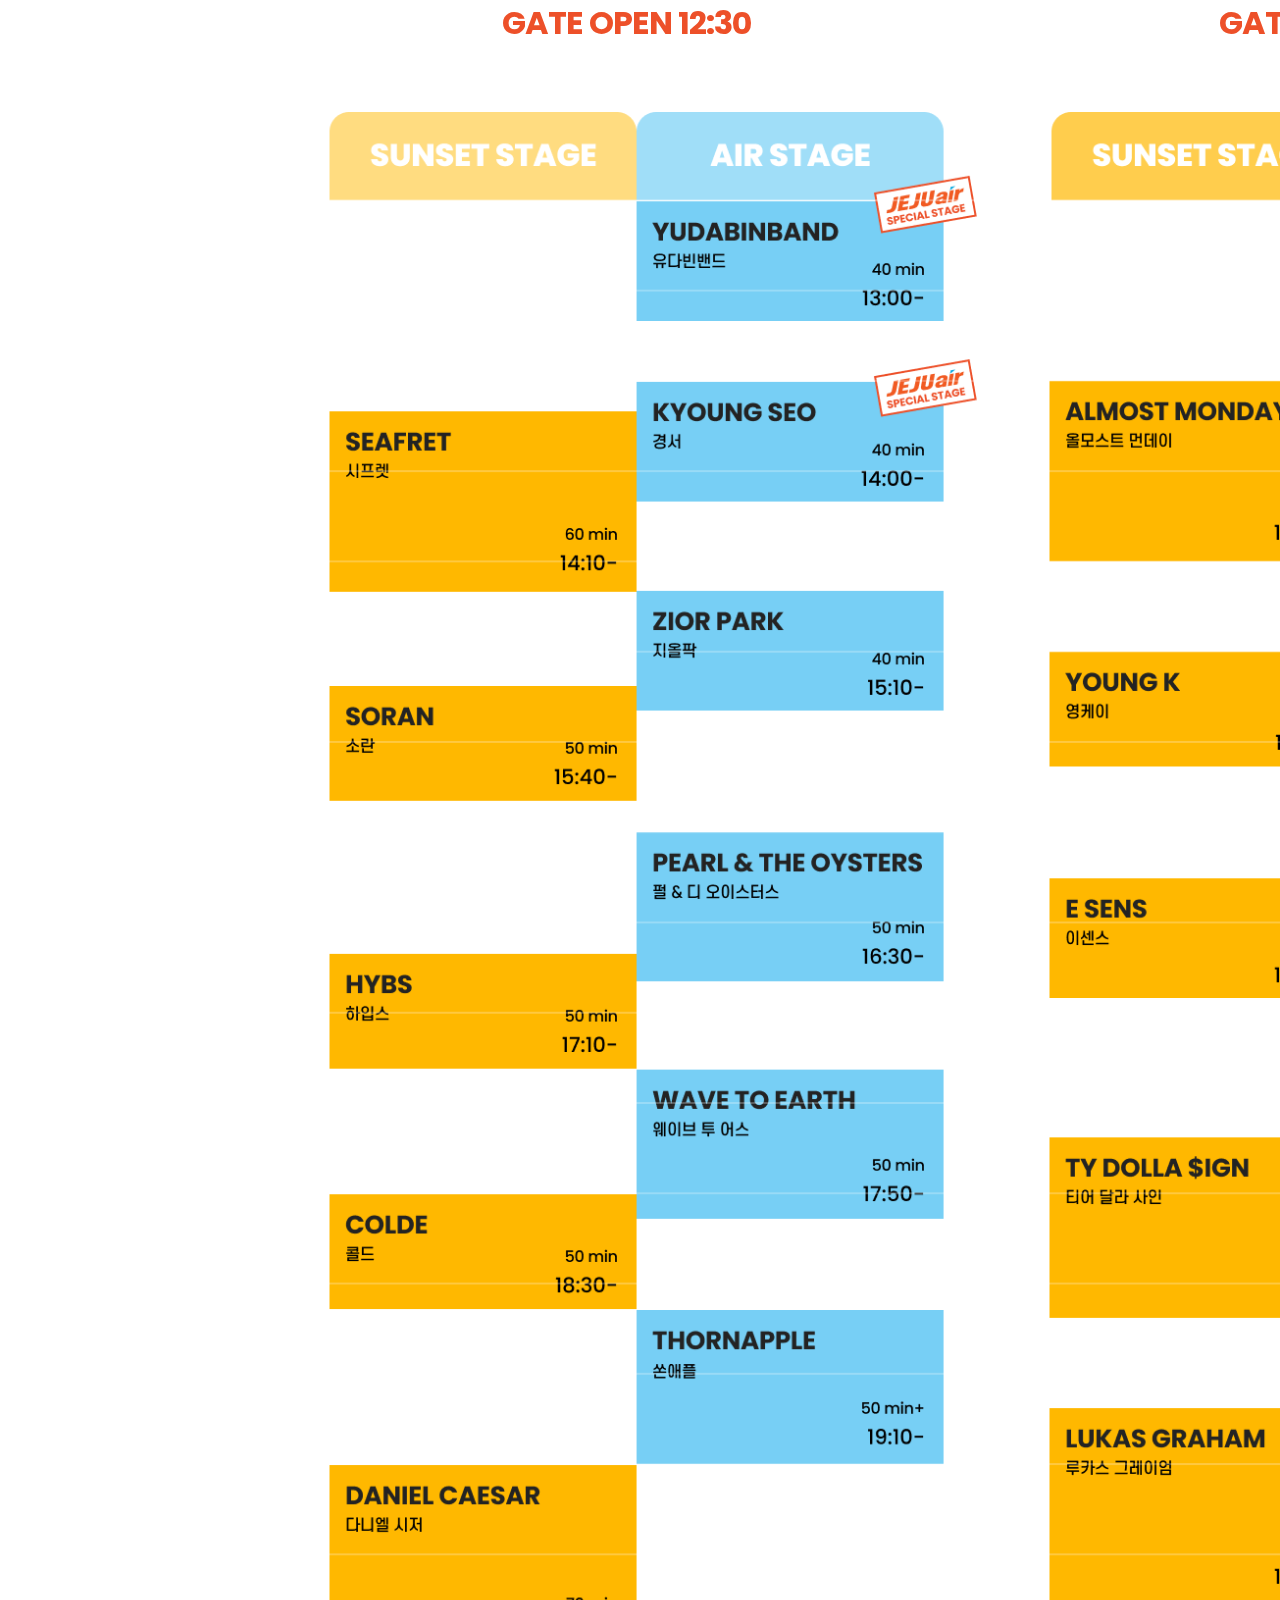
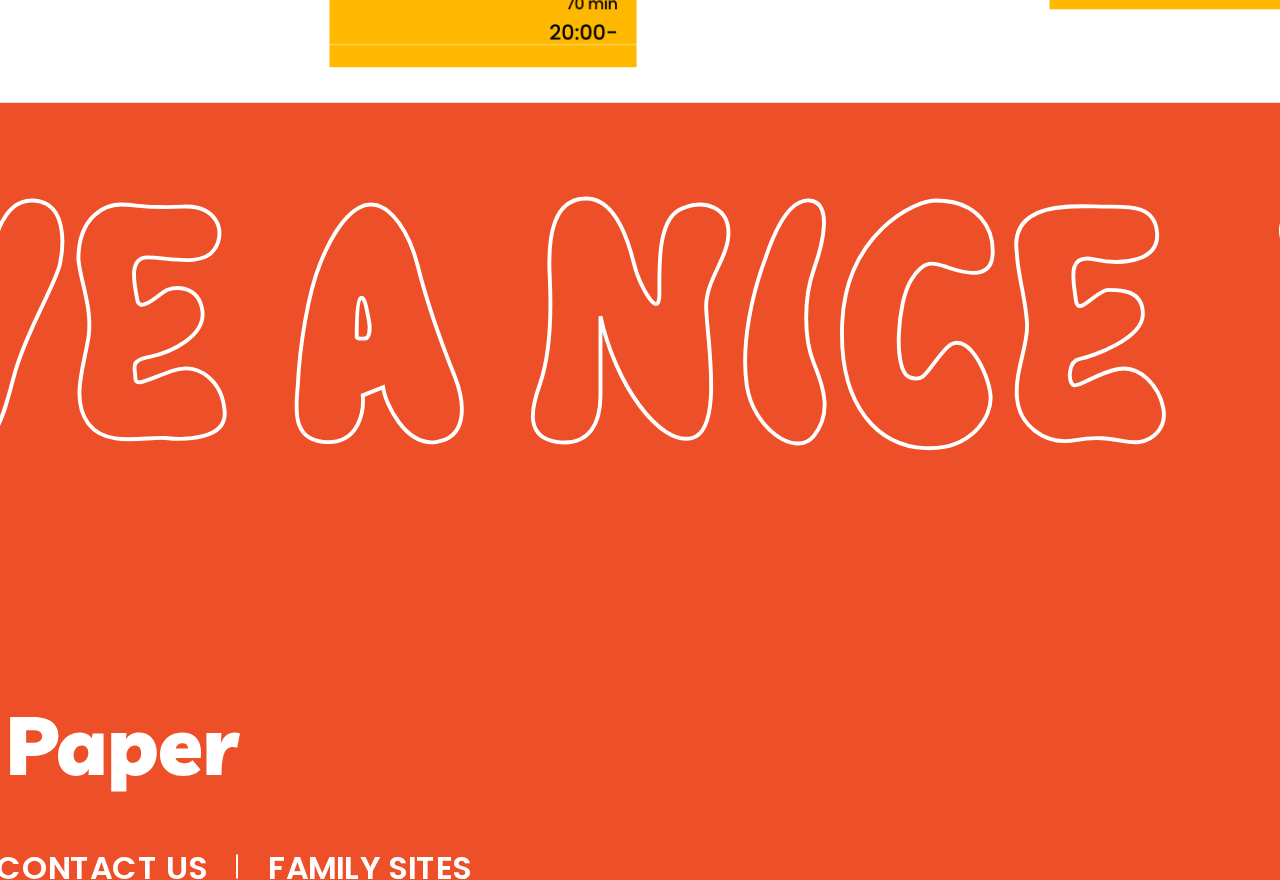
==== commit 47cbf2f5: "메인페이지 section3 / footer 영역 추가" ====
--- a/header.html
+++ b/header.html
@@ -38,14 +38,22 @@
     <link rel="stylesheet" href="./section01-style.css">
     <!-- section02 bm -->
     <link rel="stylesheet" href="./section02-style.css">
+    <!-- hk footer-style 풋터영역스타일 링크 -->
+    <link rel="stylesheet" href="./footer-style.css">
 
     <!-- jQuery 문서연결 -->
     <script src="./common/jquery-3.7.0.min.js"></script>
     <!-- swiper js -->
     <script src="./common/swiper-bundle.min.js"></script>
+    <!-- hk 풋터 스크립트 플러그인 -->
+  <script src="https://cdnjs.cloudflare.com/ajax/libs/gsap/3.11.3/gsap.min.js"></script>
+  <script src="./common/ScrollTrigger.min.js"></script>
+
     <!-- 개별 -->
     <script defer src="./section01.js"></script>
     <script defer src="./section02.js"></script>
+    <!-- hk 풋터 개별 -->
+  <script defer src="./footer-script.js"></script>
 </head>
 
 <body>
@@ -431,6 +439,51 @@
             </div>
         </div>
     </section>
+
+    <!---------- hk section3 ---------->
+  <div class="footer-wrapper">
+    <section class="section3">
+      <img class="s3-title" src="./images/s3_title_01.svg" alt="section3title">
+      <div class="date-wrap">
+      <div class="date1">
+      <h2>07.15 SAT</h2>
+      <p><span>TICKET BOOTH OPEN 11:30</span>
+        GATE OPEN 12:30</p>
+      </div>
+      <div class="date2">
+        <h2>07.16 SUN</h2>
+        <p><span>TICKET BOOTH OPEN 11:30</span>
+          GATE OPEN 12:30</p>
+        </div>
+      </div>
+      <img class="timetable" src="./images/s3-timetable-01.png" alt="timetable">
+    </section>
+    <!---------- //section3 ---------->
+  
+    <!---------- hk footer ---------->
+    <div class="footer-moving">
+    <footer>
+      <div class="box-left">
+      <img src="./images/f_logo_01.svg" alt="mintpaper_logo">
+      <ul>
+        <li><a href="#">ABOUT Mint Paper</a></li>
+        <li><a href="#">CONTACT US</a></li>
+        <li><a href="#">FAMILY SITES</a></li>
+      </ul>
+      <p>ⓒ 2021 MINT PAPER ALL Rights Reserved ｜ 이용약관 ｜ 개인정보 취급방침</p>
+    </div>
+      <img src="./images/f_icon_git.svg" alt="icon_git" class="icon-git">
+      <ul class="team">
+        <li><span>팀‘OOZZ’ </span><a href="https://github.com/team-oozz" target="_blank">https://github.com/team-oozz</a></li>
+        <li><span>정보미 </span><a href="https://github.com/Jbomip" target="_blank">https://github.com/Jbomip</a></li>
+        <li><span>안소영 </span><a href="https://github.com/youngsoAN" target="_blank">https://github.com/youngsoAN</a></li>
+        <li><span>이지희 </span><a href="https://github.com/Leejihi" target="_blank">https://github.com/Leejihi</a></li>
+        <li><span>정희경 </span><a href="https://github.com/JungHeekyung" target="_blank">https://github.com/JungHeekyung</a></li>
+      </ul>
+    </footer>
+  </div>
+  </div>
+  <!---------- //footer ---------->
 </body>
 
 </html>--- a/section02-style.css
+++ b/section02-style.css
@@ -195,3 +195,10 @@
 .section02 .swiper-button-prev:after {
   font-size: 0;
 }
+
+/***** hk : box3 노란박스 숨김 *****/
+
+.section02 .box3 {
+  display: none;
+}
+/***** hk : box3 노란박스 숨김 *****/--- a/footer-style.css
+++ b/footer-style.css
@@ -0,0 +1,153 @@
+@charset "utf-8";
+body {
+  margin: 0;
+}
+
+/*----- hk section3 -----*/
+.footer-wrapper {
+  width: 100%;
+  height: 3070px;
+  background: url(./images/s3-bg-01.png) no-repeat 50% 50% /cover;
+  display: flex;
+  flex-direction: column;
+  justify-content: flex-end;
+  overflow: hidden;
+}
+.footer-wrapper .section3 .s3-title {
+  width: 980px;
+  transform: translateX(57%);
+  margin-bottom: 60px;
+  position: relative;
+}
+.footer-wrapper .section3 .date1 {
+  position: relative;
+}
+.footer-wrapper .section3 .date2 {
+  position: relative;
+}
+.footer-wrapper .section3 .date-wrap {
+  width: 1100px;
+  display: flex;
+  justify-content: space-between;
+  margin: 50px 0 50px 380px;
+  transform: translateX(5%);
+
+}
+.footer-wrapper .section3 .date-wrap h2 {
+  font-family: var(--font-family-en);
+  font-size: var(--font-size-50);
+  font-weight: 900;
+  text-align: center;
+  font-style: italic;
+  color: #fff;
+  text-shadow: -2px 0 #000, 0 2px #000, 2px 0 #000, 0 -2px #000, 5px 5px 0 #000, 4px 4px 0 #000,  2px 2px 0 #000, 1px 1px 0 #000;
+  margin-bottom: 20px;
+}
+.footer-wrapper .section3 .date-wrap p {
+  font-family: var(--font-family-en);
+  font-size: var(--font-size-32);
+  font-weight: 700;
+  letter-spacing: -1px;
+  text-align: center;
+  line-height: 38px;
+  color: var(--point-color-o);
+  margin-bottom: 20px;
+}
+.footer-wrapper .section3 .date-wrap p span {
+  display: block;
+}
+.footer-wrapper .section3 .timetable {
+  width: 1800px;
+  margin-left: 200px;
+  margin-bottom: 220px;
+}
+/*----- //section3 -----*/
+
+/*----- hk footer -----*/
+footer {
+  width: 1790px;
+  height: 585px;
+  color: #fff;
+  margin: 0 auto;
+  border-radius: 40px 40px 0 0;
+  background:  #ED5029 url(./images/f_title_01.svg) no-repeat 50% 10% /90%;
+  font-family: var(--font-family-ko);
+  font-size: 1rem;
+  font-weight: 400;
+
+  display: flex;
+  justify-content: space-between;
+
+  position: relative;
+  z-index: 999;
+}
+
+footer .box-left {
+  margin: 295px 0 0 140px;
+}
+footer .box-left img {
+  width: 300px;
+}
+footer .box-left ul {
+  display: flex;
+  margin-top: 20px;
+  font-family: var(--font-family-en);
+  font-weight: 600;
+  padding: 0;
+}
+footer .box-left ul li {
+  margin-right: 30px;
+}
+footer .box-left ul li a {
+  position: relative;
+}
+footer .box-left ul li:nth-child(1) a::after, 
+footer .box-left ul li:nth-child(2) a::after {
+  content: "";
+  width: 1px;
+  height: 12px;
+  background-color: #fff;
+  position: absolute;
+  top: 5px;
+  right: -15px;
+}
+footer .box-left p {
+  margin-top: 40px;
+  font-size: 13px;
+  opacity: 0.5;
+  font-weight: 100;
+}
+
+footer .icon-git {
+  width: 47.5px;
+  height: 303px;
+  position: absolute;
+  right: 470px;
+  bottom: 0;
+}
+footer .team {
+  margin-top: 295px;
+  font-size: 14px;
+  line-height: 35px;
+  position: absolute;
+  right: 140px;
+  bottom: 105px;
+  word-spacing: 10px;
+}
+footer .team li:nth-child(1) {
+  line-height: 60px;
+  letter-spacing: 1px;
+  word-spacing: 4px;
+}
+footer .team li:nth-child(2),
+footer .team li:nth-child(3),
+footer .team li:nth-child(4),
+footer .team li:nth-child(5) {
+  text-indent: 20px;
+}
+footer .team li span {
+  font-weight: 600;
+}
+footer .team li a:hover {
+  text-decoration: underline;
+}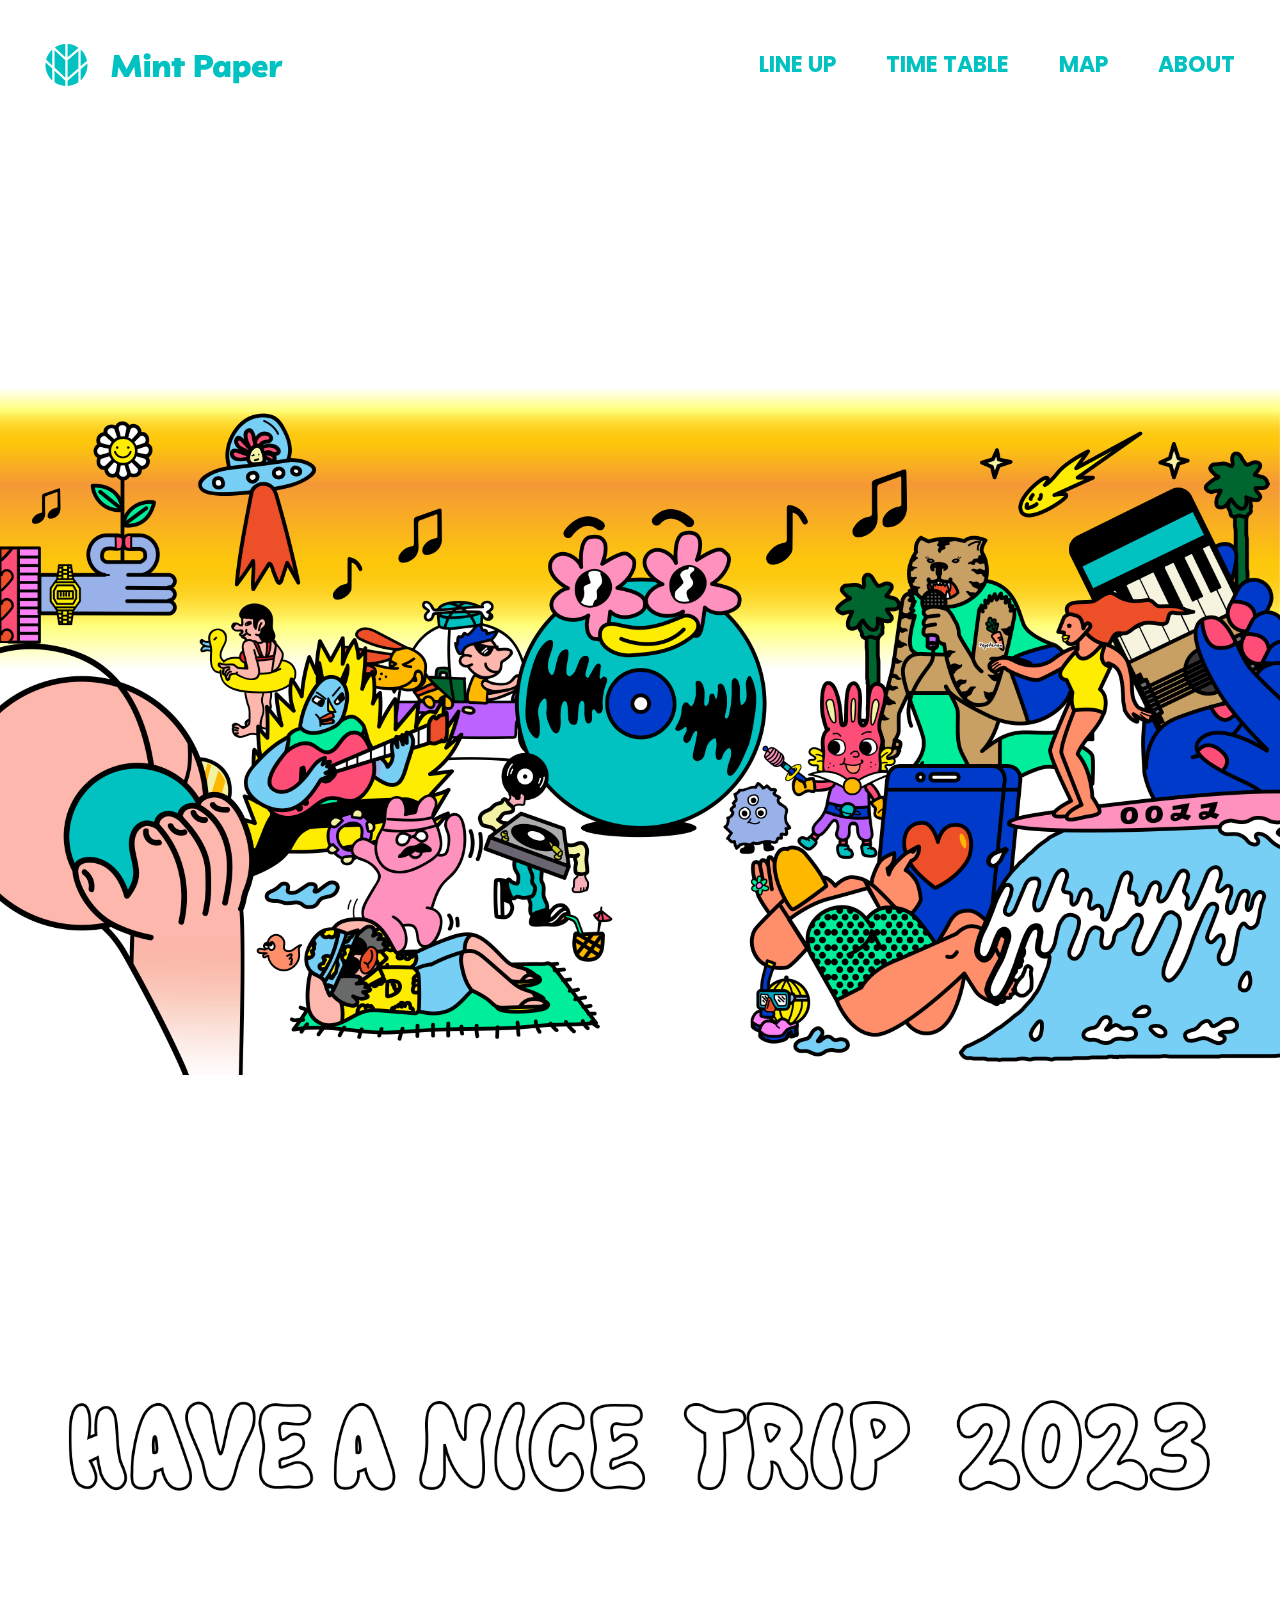
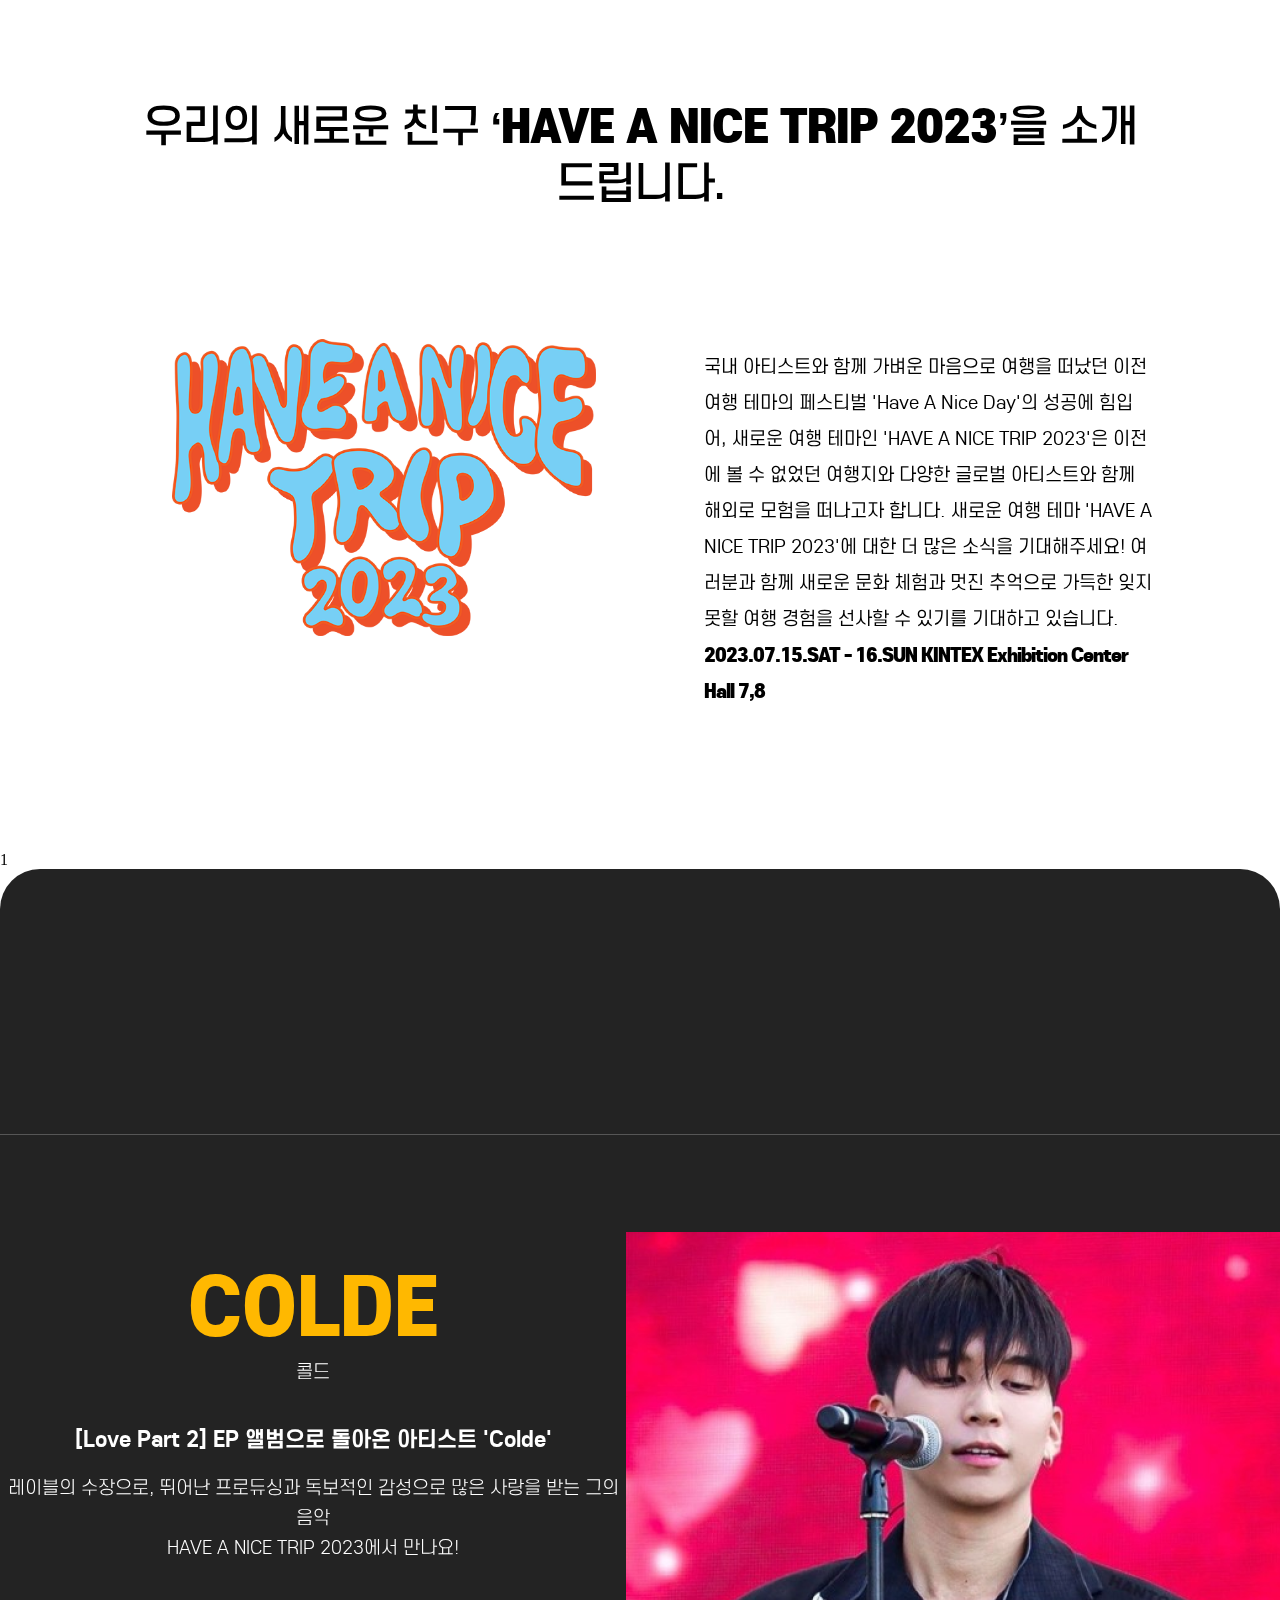
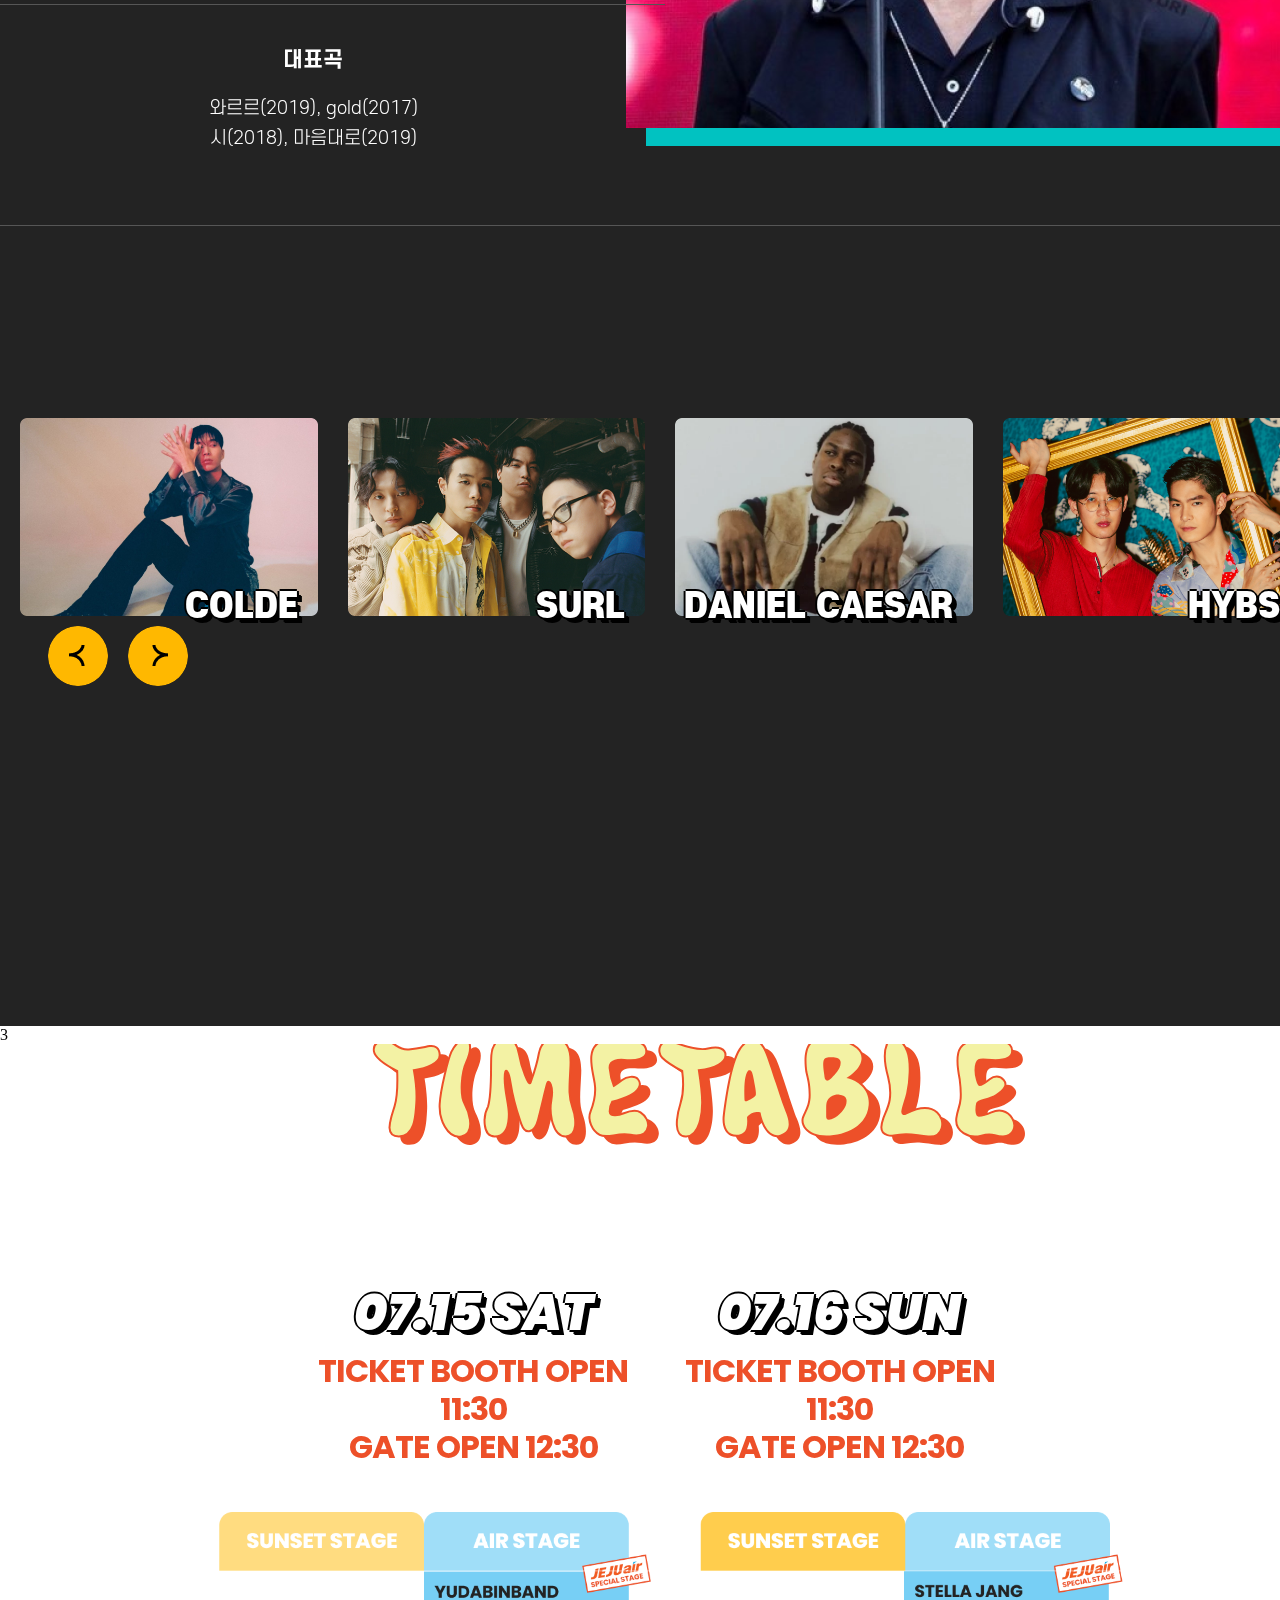
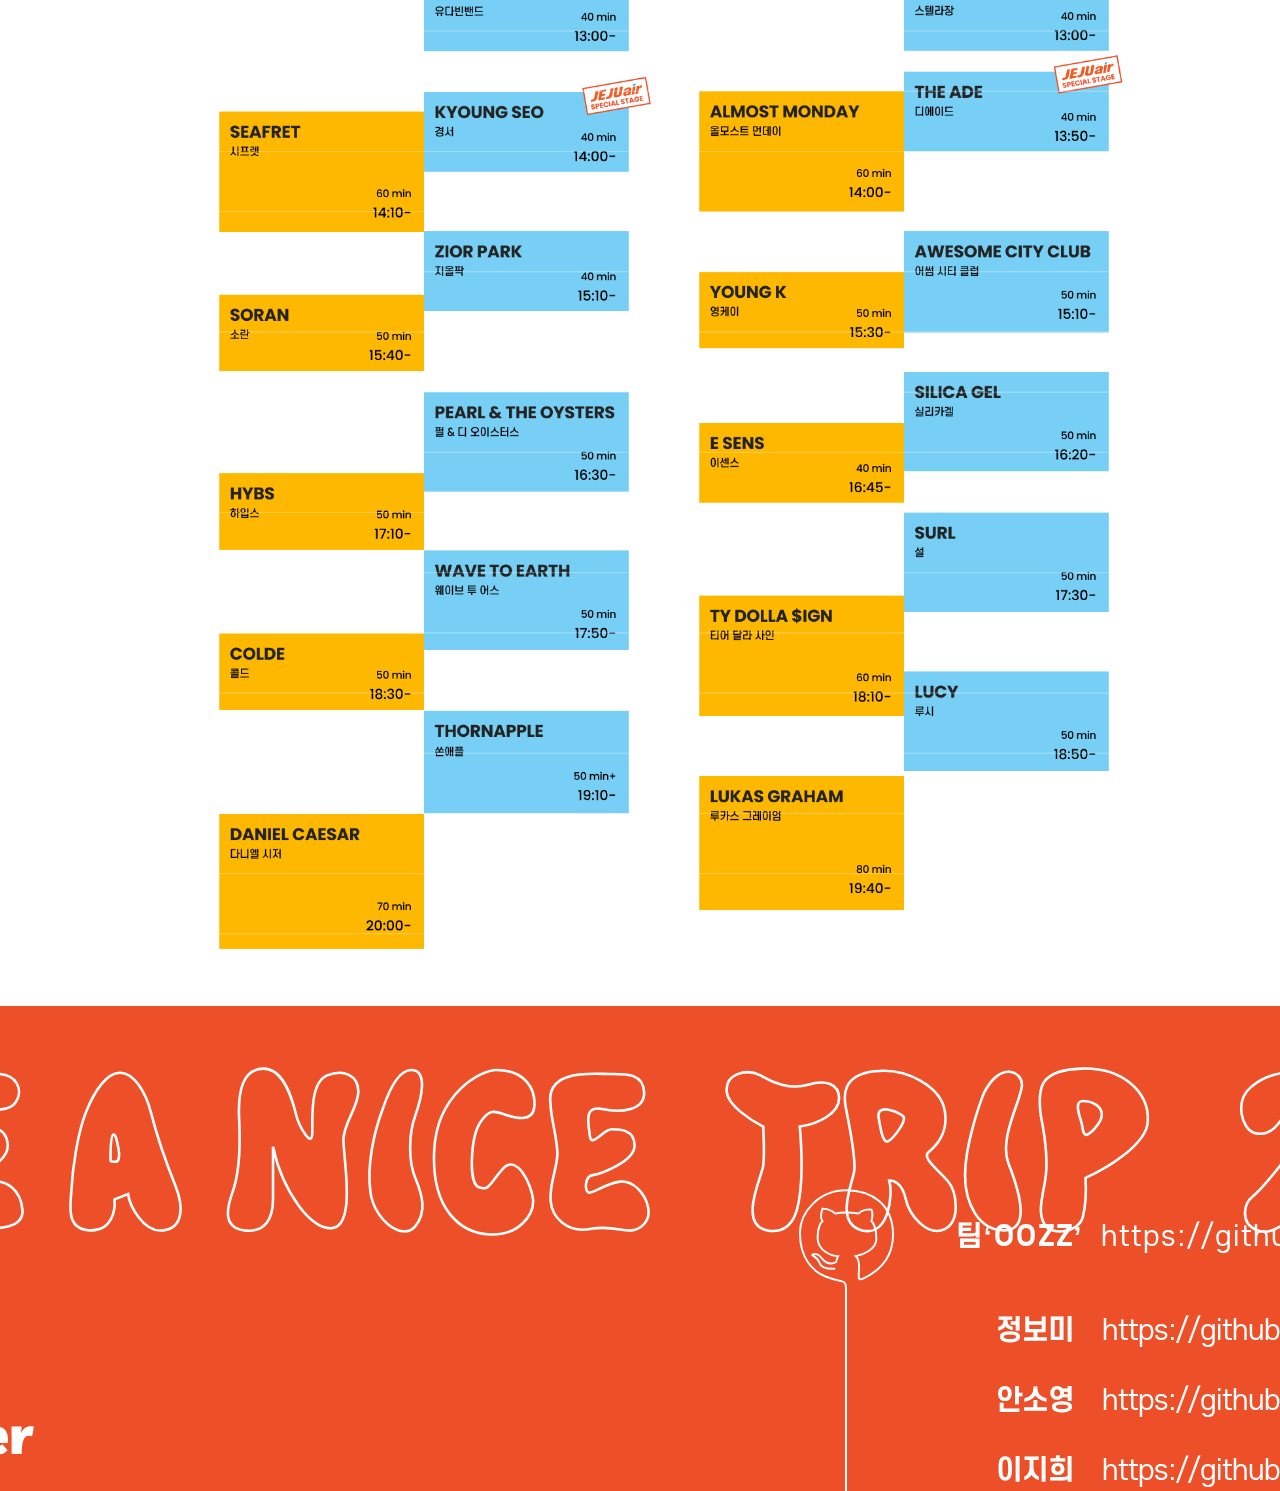
==== commit 7a6f6f21: "bm html 수정" ====
--- a/header.html
+++ b/header.html
@@ -115,12 +115,12 @@
         </div>
     </section>
     <!-------- section02 bm ---------->
+    <div class="box1">
+        <div class="index">
+            <p class="idx-color1">1</p>
+        </div>
+    </div>
     <section class="section02">
-        <div class="box1">
-            <div class="index">
-                <p class="idx-color1">1</p>
-            </div>
-        </div>
         <div class="box2">
             <div class="index">
                 <p class="idx-color2">2</p>
@@ -128,230 +128,254 @@
         </div>
 
         <div class="bg-color">
-            <div class="profile pf-1">
-                <div class="text-wrapper">
-                    <div class="name-box">
-                        <h1>colde</h1>
-                        <p>콜드</p>
-                    </div>
-                    <div class="descr-box">
-                        <h2> [Love Part 2] EP 앨범으로 돌아온 아티스트 'Colde' </h2>
-                        <p>레이블의 수장으로, 뛰어난 프로듀싱과 독보적인 감성으로 많은 사랑을
-                            받는 그의
-                            음악 <br>
-                            HAVE A NICE TRIP 2023에서 만나요! </p>
-                    </div>
-                    <div class="title-m">
-                        <h2>대표곡</h2>
-                        <p>와르르(2019), gold(2017)<br>
-                            시(2018), 마음대로(2019)</p>
-                    </div>
-                </div>
-                <div class="img-wrapper">
+            <div class="profile pf-1 ">
+                <div class="profilejs">
+                    <div class="text-wrapper">
+                        <div class="name-box">
+                            <h1>colde</h1>
+                            <p>콜드</p>
+                        </div>
+                        <div class="descr-box">
+                            <h2> [Love Part 2] EP 앨범으로 돌아온 아티스트 'Colde' </h2>
+                            <p>레이블의 수장으로, 뛰어난 프로듀싱과 독보적인 감성으로 많은 사랑을
+                                받는 그의
+                                음악 <br>
+                                HAVE A NICE TRIP 2023에서 만나요! </p>
+                        </div>
+                        <div class="title-m">
+                            <h2>대표곡</h2>
+                            <p>와르르(2019), gold(2017)<br>
+                                시(2018), 마음대로(2019)</p>
+                        </div>
+                    </div>
+                    <div class="img-box">
+                        <div class="img-wrapper">
+                        </div>
+                    </div>
                 </div>
             </div>
             <div class="profile pf-2 none">
-                <div class="text-wrapper">
-                    <div class="name-box">
-                        <h1>SURL</h1>
-                        <p>설</p>
-                    </div>
-                    <div class="descr-box">
-                        <h2>대중성과 음악성을 동시에 품은 글로벌 밴드로서의 가능성 'SURL'</h2>
-                        <p>전국 투어부터 북미 13개 도시투어로 이어진 원초적인 밴드 사운드의 혁신폭발적인 연주와<br> 퍼포먼스를 앞세운 'SURL'을 HAVE A NICE TRIP
-                            2023에서 만나요!</p>
-                    </div>
-                    <div class="title-m">
-                        <h2>대표곡</h2>
-                        <p>열기구(2019),눈(2018)<br>
-                            여기있자(2018), Dry Flower(2019)</p>
-                    </div>
-                </div>
-                <div class="img-wrapper">
+                <div class="profilejs">
+                    <div class="text-wrapper">
+                        <div class="name-box">
+                            <h1>SURL</h1>
+                            <p>설</p>
+                        </div>
+                        <div class="descr-box">
+                            <h2>대중성과 음악성을 동시에 품은 글로벌 밴드로서의 가능성 'SURL'</h2>
+                            <p>전국 투어부터 북미 13개 도시투어로 이어진 원초적인 밴드 사운드의 혁신폭발적인 연주와<br> 퍼포먼스를 앞세운 'SURL'을 HAVE A NICE TRIP
+                                2023에서 만나요!</p>
+                        </div>
+                        <div class="title-m">
+                            <h2>대표곡</h2>
+                            <p>열기구(2019),눈(2018)<br>
+                                여기있자(2018), Dry Flower(2019)</p>
+                        </div>
+                    </div>
+                    <div class="img-wrapper">
+                    </div>
                 </div>
             </div>
             <div class="profile pf-3 none">
-                <div class="text-wrapper">
-                    <div class="name-box">
-                        <h1>DANIEL CAESAR</h1>
-                        <p>다니엘 시저</p>
-                    </div>
-                    <div class="descr-box">
-                        <h2>R&B계의 독보적인 음색을 나타내는 '다니엘 시저'</h2>
-                        <p>'Best Part'로 그래미 어워드 ‘R&B 퍼포먼스 부문’을 수상했으며,<br>저스틴 비버의 싱글 'Peaches' 피처링으로 빌보드 핫 100 1위를
-                            기록한
-                            그가<br>한국을 방문합니다. 4년 만의 정규앨범 'NEVER ENOUGH'를 발매하며<br>한국 팬들을 찾아온 다니엘 시저, HAVE A NICE TRIP
-                            2023에서 만나요! </p>
-                    </div>
-                    <div class="title-m">
-                        <h2>대표곡</h2>
-                        <p>Best Part(2017), Always(2023)<br>
-                            Get you(2018)</p>
-                    </div>
-                </div>
-                <div class="img-wrapper">
+                <div class="profilejs">
+                    <div class="text-wrapper">
+                        <div class="name-box">
+                            <h1>DANIEL CAESAR</h1>
+                            <p>다니엘 시저</p>
+                        </div>
+                        <div class="descr-box">
+                            <h2>R&B계의 독보적인 음색을 나타내는 '다니엘 시저'</h2>
+                            <p>'Best Part'로 그래미 어워드 ‘R&B 퍼포먼스 부문’을 수상했으며,<br>저스틴 비버의 싱글 'Peaches' 피처링으로 빌보드 핫 100 1위를
+                                기록한
+                                그가<br>한국을 방문합니다. 4년 만의 정규앨범 'NEVER ENOUGH'를 발매하며<br>한국 팬들을 찾아온 다니엘 시저, HAVE A NICE TRIP
+                                2023에서 만나요! </p>
+                        </div>
+                        <div class="title-m">
+                            <h2>대표곡</h2>
+                            <p>Best Part(2017), Always(2023)<br>
+                                Get you(2018)</p>
+                        </div>
+                    </div>
+                    <div class="img-wrapper">
+                    </div>
                 </div>
             </div>
             <div class="profile pf-4 none">
-                <div class="text-wrapper">
-                    <div class="name-box">
-                        <h1>HYBS</h1>
-                        <p>하입스</p>
-                    </div>
-                    <div class="descr-box">
-                        <h2>대중성스포티파이 4000만 스트리밍을 기록한 아시아 대세 밴드 'HYBS'</h2>
-                        <p>21년 10월 데뷔 이래 단 4개의 싱글로 아시아를 석권한 시티팝+신스팝의 강력한 신성치유의 무드로<br>서라운드 된 'HYBS'만의 음악을 HAVE A
-                            NICE TRIP 2023️에서 만나요!</p>
-                    </div>
-                    <div class="title-m">
-                        <h2>대표곡</h2>
-                        <p>Ride(2022), Dancing with my phone(2021)<br>
-                            Go higher(2022)</p>
-                    </div>
-                </div>
-                <div class="img-wrapper">
+                <div class="profilejs">
+                    <div class="text-wrapper">
+                        <div class="name-box">
+                            <h1>HYBS</h1>
+                            <p>하입스</p>
+                        </div>
+                        <div class="descr-box">
+                            <h2>대중성스포티파이 4000만 스트리밍을 기록한 아시아 대세 밴드 'HYBS'</h2>
+                            <p>21년 10월 데뷔 이래 단 4개의 싱글로 아시아를 석권한 시티팝+신스팝의 강력한 신성치유의 무드로<br>서라운드 된 'HYBS'만의 음악을 HAVE A
+                                NICE TRIP 2023️에서 만나요!</p>
+                        </div>
+                        <div class="title-m">
+                            <h2>대표곡</h2>
+                            <p>Ride(2022), Dancing with my phone(2021)<br>
+                                Go higher(2022)</p>
+                        </div>
+                    </div>
+                    <div class="img-wrapper">
+                    </div>
                 </div>
             </div>
             <div class="profile pf-5 none">
-                <div class="text-wrapper">
-                    <div class="name-box">
-                        <h1>PEARL & THE OYSTERS</h1>
-                        <p>펄 앤 오이스터스 </p>
-                    </div>
-                    <div class="descr-box">
-                        <h2> 메인스트림을 자극하는 레이블 명가<br>
-                            '스톤 스로우 레코드'의 미래 'PEARL & THE OYSTERS'</h2>
-                        <p>피치포크, 올뮤직을 비롯한 평단과 전 세계 리스너를 사로잡은 얼터너티브 듀오‘PEARL & THE<br>
-                            OYSTERS’의 무한한 상상력, HAVE A NICE TRIP 2023에서 만나요! </p>
-                    </div>
-                    <div class="title-m">
-                        <h2>대표곡</h2>
-                        <p>Pacific Ave(2023), Fireflies(2023)<br>
-                            Treasure Island(2021)</p>
-                    </div>
-                </div>
-                <div class="img-wrapper">
+                <div class="profilejs">
+                    <div class="text-wrapper">
+                        <div class="name-box">
+                            <h1>PEARL & THE OYSTERS</h1>
+                            <p>펄 앤 오이스터스 </p>
+                        </div>
+                        <div class="descr-box">
+                            <h2> 메인스트림을 자극하는 레이블 명가<br>
+                                '스톤 스로우 레코드'의 미래 'PEARL & THE OYSTERS'</h2>
+                            <p>피치포크, 올뮤직을 비롯한 평단과 전 세계 리스너를 사로잡은 얼터너티브 듀오‘PEARL & THE<br>
+                                OYSTERS’의 무한한 상상력, HAVE A NICE TRIP 2023에서 만나요! </p>
+                        </div>
+                        <div class="title-m">
+                            <h2>대표곡</h2>
+                            <p>Pacific Ave(2023), Fireflies(2023)<br>
+                                Treasure Island(2021)</p>
+                        </div>
+                    </div>
+                    <div class="img-wrapper">
+                    </div>
                 </div>
             </div>
             <div class="profile pf-6 none">
-                <div class="text-wrapper">
-                    <div class="name-box">
-                        <h1>KYOUNG SEO</h1>
-                        <p>서경서</p>
-                    </div>
-                    <div class="descr-box">
-                        <h2> 유니크한 보컬, 음원차트와 예능을 종횡무진 넘나드는 ‘KYOUNG SEO’ </h2>
-                        <p>'밤하늘의 별을(2020)'과 SBS ‘골 때리는 그녀들’로 많은 사랑을 받아온 ‘KYOUNG SEO’를<br>
-                            HAVE A NICE TRIP 2023️에서 만나요! </p>
-                    </div>
-                    <div class="title-m">
-                        <h2>대표곡</h2>
-                        <p>Woder Why(2023), 나의 X에게(2022)<br>
-                            고백연습(2022), 밤하늘의 별을(2020)</p>
-                    </div>
-                </div>
-                <div class="img-wrapper">
+                <div class="profilejs">
+                    <div class="text-wrapper">
+                        <div class="name-box">
+                            <h1>KYOUNG SEO</h1>
+                            <p>서경서</p>
+                        </div>
+                        <div class="descr-box">
+                            <h2> 유니크한 보컬, 음원차트와 예능을 종횡무진 넘나드는 ‘KYOUNG SEO’ </h2>
+                            <p>'밤하늘의 별을(2020)'과 SBS ‘골 때리는 그녀들’로 많은 사랑을 받아온 ‘KYOUNG SEO’를<br>
+                                HAVE A NICE TRIP 2023️에서 만나요! </p>
+                        </div>
+                        <div class="title-m">
+                            <h2>대표곡</h2>
+                            <p>Woder Why(2023), 나의 X에게(2022)<br>
+                                고백연습(2022), 밤하늘의 별을(2020)</p>
+                        </div>
+                    </div>
+                    <div class="img-wrapper">
+                    </div>
                 </div>
             </div>
             <div class="profile pf-7 none">
-                <div class="text-wrapper">
-                    <div class="name-box">
-                        <h1>ZIOR PARK</h1>
-                        <p>지올팍</p>
-                    </div>
-                    <div class="descr-box">
-                        <h2>독보적인 장르를 가진 아티스트 'ZIOR PARK'</h2>
-                        <p>한계 없는 예술적 감각으로 자신만의 세계를 그려가는 파이오니아파격적인 'ZIOR PARK'의 무대<br>
-                            HAVE A NICE TRIP 2023에서 만나요! </p>
-                    </div>
-                    <div class="title-m">
-                        <h2>대표곡</h2>
-                        <p>CHRISTIAN(2023), BLACK FIN(2021)<br>
-                            MODERN FOX(2021)</p>
-                    </div>
-                </div>
-                <div class="img-wrapper">
+                <div class="profilejs">
+                    <div class="text-wrapper">
+                        <div class="name-box">
+                            <h1>ZIOR PARK</h1>
+                            <p>지올팍</p>
+                        </div>
+                        <div class="descr-box">
+                            <h2>독보적인 장르를 가진 아티스트 'ZIOR PARK'</h2>
+                            <p>한계 없는 예술적 감각으로 자신만의 세계를 그려가는 파이오니아파격적인 'ZIOR PARK'의 무대<br>
+                                HAVE A NICE TRIP 2023에서 만나요! </p>
+                        </div>
+                        <div class="title-m">
+                            <h2>대표곡</h2>
+                            <p>CHRISTIAN(2023), BLACK FIN(2021)<br>
+                                MODERN FOX(2021)</p>
+                        </div>
+                    </div>
+                    <div class="img-wrapper">
+                    </div>
                 </div>
             </div>
             <div class="profile pf-8 none">
-                <div class="text-wrapper">
-                    <div class="name-box">
-                        <h1>YUDABINBAND</h1>
-                        <p>유다빈밴드</p>
-                    </div>
-                    <div class="descr-box">
-                        <h2>우리의 밤을 노래하는 청춘의 항해 ‘YUDABINBAND’</h2>
-                        <p>뛰어난 음악적 실력을 기반해 어쿠스틱, 포크, Rock 등 다양한 장르를 소화하는 맑고 순수한 에너지<br>
-                            ‘YUDABINBAND’의 무대, HAVE A NICE TRIP 2023에서 만나요</p>
-                    </div>
-                    <div class="title-m">
-                        <h2>대표곡</h2>
-                        <p>Everything(2023), 오늘이야(2022)<br>
-                            좋지아니한가(2022)</p>
-                    </div>
-                </div>
-                <div class="img-wrapper">
+                <div class="profilejs">
+                    <div class="text-wrapper">
+                        <div class="name-box">
+                            <h1>YUDABINBAND</h1>
+                            <p>유다빈밴드</p>
+                        </div>
+                        <div class="descr-box">
+                            <h2>우리의 밤을 노래하는 청춘의 항해 ‘YUDABINBAND’</h2>
+                            <p>뛰어난 음악적 실력을 기반해 어쿠스틱, 포크, Rock 등 다양한 장르를 소화하는 맑고 순수한 에너지<br>
+                                ‘YUDABINBAND’의 무대, HAVE A NICE TRIP 2023에서 만나요</p>
+                        </div>
+                        <div class="title-m">
+                            <h2>대표곡</h2>
+                            <p>Everything(2023), 오늘이야(2022)<br>
+                                좋지아니한가(2022)</p>
+                        </div>
+                    </div>
+                    <div class="img-wrapper">
+                    </div>
                 </div>
             </div>
             <div class="profile pf-9 none">
-                <div class="text-wrapper">
-                    <div class="name-box">
-                        <h1>TY DOLLA $IGN</h1>
-                        <p>타이 달라 사인</p>
-                    </div>
-                    <div class="descr-box">
-                        <h2> 실패 없는 피처링, 빌보드 1위에 빛나는 'TY DOLLA $IGN' </h2>
-                        <p>트렌드를 리드하는 힙합 사운드, 칸예 웨스트, 드레이크, 포스트 말론 등 탑스타들의 끝없는 러브콜<br>
-                            뜨겁고 몽환적인 'TY DOLLA $IGN'의 퍼포먼스, HAVE A NICE TRIP 2023️에서 만나요!</p>
-                    </div>
-                    <div class="title-m">
-                        <h2>대표곡</h2>
-                        <p>Spicy(2020), Scared of the Dark(2018)<br>
-                            Swalla(2017), Love U Better(2017)</p>
-                    </div>
-                </div>
-                <div class="img-wrapper">
+                <div class="profilejs">
+                    <div class="text-wrapper">
+                        <div class="name-box">
+                            <h1>TY DOLLA $IGN</h1>
+                            <p>타이 달라 사인</p>
+                        </div>
+                        <div class="descr-box">
+                            <h2> 실패 없는 피처링, 빌보드 1위에 빛나는 'TY DOLLA $IGN' </h2>
+                            <p>트렌드를 리드하는 힙합 사운드, 칸예 웨스트, 드레이크, 포스트 말론 등 탑스타들의 끝없는 러브콜<br>
+                                뜨겁고 몽환적인 'TY DOLLA $IGN'의 퍼포먼스, HAVE A NICE TRIP 2023️에서 만나요!</p>
+                        </div>
+                        <div class="title-m">
+                            <h2>대표곡</h2>
+                            <p>Spicy(2020), Scared of the Dark(2018)<br>
+                                Swalla(2017), Love U Better(2017)</p>
+                        </div>
+                    </div>
+                    <div class="img-wrapper">
+                    </div>
                 </div>
             </div>
             <div class="profile pf-10 none">
-                <div class="text-wrapper">
-                    <div class="name-box">
-                        <h1>Stella Jang</h1>
-                        <p>스텔라 장</p>
-                    </div>
-                    <div class="descr-box">
-                        <h2>자신의 이야기를 다채롭게 표현하는 스토리텔러, 'Stella Jang'</h2>
-                        <p>컬러풀한 송라이팅, 재치 있는 가사와 산뜻한 보이스 여행길에 만난 낯선 설렘 'Stella Jang'<br>
-                            HAVE A NICE TRIP 2023에서 만나요!</p>
-                    </div>
-                    <div class="title-m">
-                        <h2>대표곡</h2>
-                        <p>L’Amour, Les Baguettes, Paris(2021)<br>
-                            빌런(2020), 우르르 쾅쾅(2020), Colors(2016)</p>
-                    </div>
-                </div>
-                <div class="img-wrapper">
+                <div class="profilejs">
+                    <div class="text-wrapper">
+                        <div class="name-box">
+                            <h1>Stella Jang</h1>
+                            <p>스텔라 장</p>
+                        </div>
+                        <div class="descr-box">
+                            <h2>자신의 이야기를 다채롭게 표현하는 스토리텔러, 'Stella Jang'</h2>
+                            <p>컬러풀한 송라이팅, 재치 있는 가사와 산뜻한 보이스 여행길에 만난 낯선 설렘 'Stella Jang'<br>
+                                HAVE A NICE TRIP 2023에서 만나요!</p>
+                        </div>
+                        <div class="title-m">
+                            <h2>대표곡</h2>
+                            <p>L’Amour, Les Baguettes, Paris(2021)<br>
+                                빌런(2020), 우르르 쾅쾅(2020), Colors(2016)</p>
+                        </div>
+                    </div>
+                    <div class="img-wrapper">
+                    </div>
                 </div>
             </div>
             <div class="profile pf-11 none">
-                <div class="text-wrapper">
-                    <div class="name-box">
-                        <h1>ALMOST MONDAY</h1>
-                        <p>얼모스트 먼데이</p>
-                    </div>
-                    <div class="descr-box">
-                        <h2>월요병 해결사 3인조 인디 팝 밴드, 'ALMOST MONDAY'
-                        </h2>
-                        <p>데뷔와 동시에 빌보드 얼터너티브 차트 상위권에 진입하며 팝/록 마니아들의 주목을 모은<br>
-                            캘리포니아 차세대 밴드여름과 페스티벌을 더욱 빛나게 할 'ALMOST MONDAY'의<br> 청량함을 HAVE A NICE TRIP에서 만나요!</p>
-                    </div>
-                    <div class="title-m">
-                        <h2>대표곡</h2>
-                        <p>sunburn(2022), cool enough(2021)<br>
-                            parking lot view(2020), broken people(2020)</p>
-                    </div>
-                </div>
-                <div class="img-wrapper">
+                <div class="profilejs">
+                    <div class="text-wrapper">
+                        <div class="name-box">
+                            <h1>ALMOST MONDAY</h1>
+                            <p>얼모스트 먼데이</p>
+                        </div>
+                        <div class="descr-box">
+                            <h2>월요병 해결사 3인조 인디 팝 밴드, 'ALMOST MONDAY'
+                            </h2>
+                            <p>데뷔와 동시에 빌보드 얼터너티브 차트 상위권에 진입하며 팝/록 마니아들의 주목을 모은<br>
+                                캘리포니아 차세대 밴드여름과 페스티벌을 더욱 빛나게 할 'ALMOST MONDAY'의<br> 청량함을 HAVE A NICE TRIP에서 만나요!</p>
+                        </div>
+                        <div class="title-m">
+                            <h2>대표곡</h2>
+                            <p>sunburn(2022), cool enough(2021)<br>
+                                parking lot view(2020), broken people(2020)</p>
+                        </div>
+                    </div>
+                    <div class="img-wrapper">
+                    </div>
                 </div>
             </div>
         </div>
@@ -433,12 +457,12 @@
             <div class="swiper-pagination"></div>
 
         </div>
-        <div class="box3">
-            <div class="index">
-                <p class="idx-color3">3</p>
-            </div>
-        </div>
     </section>
+    <div class="box3">
+        <div class="index">
+            <p class="idx-color3">3</p>
+        </div>
+    </div>
 
     <!---------- hk section3 ---------->
   <div class="footer-wrapper">
--- a/header-style.css
+++ b/header-style.css
@@ -7,13 +7,6 @@
 
 /* 변수선언 */
 @import url(./common/variable.css);
-
-@tailwind base;
-@tailwind components;
-@tailwind utilities;
-
-@layer base {
-}
 
 /*********** header  **********/
 
@@ -40,14 +33,7 @@
   display: flex;
   justify-content: space-between;
   align-items: center;
-  /* mix-blend-mode: difference; */
 }
-
-/* header .header-wrapper.difference {
-  background-repeat: no-repeat;
-  background-size: contain;
-  mix-blend-mode: difference;
-} */
 
 header .header-wrapper h1 {
   width: 20%;
--- a/section01-style.css
+++ b/section01-style.css
@@ -16,37 +16,48 @@
 .main-banner {
   width: 100%;
   margin-top: 130px;
+  overflow: hidden;
 }
 
 .main-banner .video-wrapper {
   width: 100%;
   height: 130vh;
+
+  position: relative;
 }
 
 .main-banner .video-wrapper .video {
   width: 100%;
+
+  position: absolute;
+  top: 50%;
+  left: 50%;
+  transform: translate(-50%, -50%);
 }
 
 .main-banner .video-wrapper .img-box {
   width: 90%;
-  margin: -3% auto 0;
+
+  position: absolute;
+  bottom: -15vw;
+  left: 50%;
+  transform: translateX(-50%);
 }
 
 /* 텍스트영역 */
 .main-banner .banner-wrapper {
   width: 80%;
-  margin: 10vw auto;
+  margin: 31vw auto 10vw;
   font-family: var(--font-family-ko);
 }
 
 .main-banner .banner-wrapper h3 {
   font-weight: 500;
-  font-size: var(--font-size-45);
+  font-size: 2.7rem;
   text-align: center;
   letter-spacing: -1.8px;
 }
 
-/* js 호버시 밑줄 이벤트 발생 */
 .main-banner .banner-wrapper .txt-bold {
   font-weight: 900;
   letter-spacing: -1px;
@@ -54,12 +65,18 @@
   color: #000;
   padding: 0 0.25rem;
   margin: 0 -0.25rem;
-  transition: color 0.3s ease-in-out, box-shadow 0.3s ease-in-out;
+  transition: color 0.3s ease-in-out, box-shadow 0.5s ease-in-out;
 }
-.main-banner .banner-wrapper .txt-bold:hover {
+/* jh 영역 도달시 밑줄 이벤트발생, js연결 */
+.main-banner .banner-wrapper h3.under .txt-bold {
   color: #fff;
   box-shadow: inset 800px 0 0 0 #77cff5;
 }
+/* 
+.main-banner .banner-wrapper h3:hover .txt-bold {
+  color: #fff;
+  box-shadow: inset 800px 0 0 0 #77cff5;
+} */
 
 .main-banner .banner-wrapper .banner-box {
   width: 100%;
@@ -83,17 +100,25 @@
   padding-top: 10px;
 }
 
-.main-banner .banner-wrapper .banner-box .txt-box .block {
-  display: block;
-}
-
-.main-banner .banner-wrapper .banner-box .txt-box .txt-bold {
+.main-banner .banner-wrapper .banner-box .txt-box .bold {
+  margin-top: 1.5vw;
   font-family: var(--font-family-en);
   font-size: var(--font-size-33);
   color: var(--point-color-o);
-  margin-top: 1.5vw;
+  font-weight: 900;
+  letter-spacing: -1px;
+  box-shadow: inset 0 0 0 0 #77cff5;
+  padding: 0 0.25rem;
+  margin: 0 -0.25rem;
+  transition: color 0.3s ease-in-out, box-shadow 0.3s ease-in-out;
 }
 
-.main-banner .banner-wrapper .banner-box .txt-box .txt-bold .block {
+/*  jh 호버시 밑줄 이벤트 발생 */
+.main-banner .banner-wrapper .banner-box .txt-box:hover .bold {
+  box-shadow: inset 800px 0 0 0 #77cff5;
+}
+
+.main-banner .banner-wrapper .banner-box .txt-box .bold .block {
+  display: block;
   margin: -1vw 0 0 0;
 }
--- a/section02-style.css
+++ b/section02-style.css
@@ -36,7 +36,8 @@
 }
 
 /* profile */
-.section02 .profile {
+
+.profilejs {
   border-top: 1px solid #565656;
   border-bottom: 1px solid #565656;
   height: 692px;
@@ -44,6 +45,7 @@
   justify-content: space-evenly;
   align-items: center;
 }
+
 .section02 .profile .img-wrapper {
   width: 654px;
   height: 496px;
@@ -79,6 +81,7 @@
   height: 250px;
   text-align: center;
   padding-top: 122px;
+  /* display: flex; */
   /* display: flex;
   flex-direction: column;
   justify-content: center;
@@ -195,10 +198,3 @@
 .section02 .swiper-button-prev:after {
   font-size: 0;
 }
-
-/***** hk : box3 노란박스 숨김 *****/
-
-.section02 .box3 {
-  display: none;
-}
-/***** hk : box3 노란박스 숨김 *****/--- a/footer-style.css
+++ b/footer-style.css
@@ -5,8 +5,8 @@
 
 /*----- hk section3 -----*/
 .footer-wrapper {
-  width: 100%;
-  height: 3070px;
+  width: 100vw;
+  height: 159.90vw;
   background: url(./images/s3-bg-01.png) no-repeat 50% 50% /cover;
   display: flex;
   flex-direction: column;
@@ -14,9 +14,9 @@
   overflow: hidden;
 }
 .footer-wrapper .section3 .s3-title {
-  width: 980px;
+  width: 51.04vw;
   transform: translateX(57%);
-  margin-bottom: 60px;
+  margin-bottom: 3.13vw;
   position: relative;
 }
 .footer-wrapper .section3 .date1 {
@@ -26,10 +26,10 @@
   position: relative;
 }
 .footer-wrapper .section3 .date-wrap {
-  width: 1100px;
+  width: 57.29vw;
   display: flex;
   justify-content: space-between;
-  margin: 50px 0 50px 380px;
+  margin: 7vw 0 2.60vw 19.79vw;
   transform: translateX(5%);
 
 }
@@ -41,7 +41,7 @@
   font-style: italic;
   color: #fff;
   text-shadow: -2px 0 #000, 0 2px #000, 2px 0 #000, 0 -2px #000, 5px 5px 0 #000, 4px 4px 0 #000,  2px 2px 0 #000, 1px 1px 0 #000;
-  margin-bottom: 20px;
+  margin-bottom: 0.05vw;
 }
 .footer-wrapper .section3 .date-wrap p {
   font-family: var(--font-family-en);
@@ -51,22 +51,22 @@
   text-align: center;
   line-height: 38px;
   color: var(--point-color-o);
-  margin-bottom: 20px;
+  margin-bottom: 1.04vw;
 }
 .footer-wrapper .section3 .date-wrap p span {
   display: block;
 }
 .footer-wrapper .section3 .timetable {
-  width: 1800px;
-  margin-left: 200px;
-  margin-bottom: 220px;
+  width: 93.75vw;
+  margin-left: 10.42vw;
+  margin-bottom: 11.46vw;
 }
 /*----- //section3 -----*/
 
 /*----- hk footer -----*/
 footer {
-  width: 1790px;
-  height: 585px;
+  width: 93.23vw;
+  height: 30.47vw;
   color: #fff;
   margin: 0 auto;
   border-radius: 40px 40px 0 0;
@@ -83,20 +83,20 @@
 }
 
 footer .box-left {
-  margin: 295px 0 0 140px;
+  margin: 15.36vw 0 0 7.29vw;
 }
 footer .box-left img {
-  width: 300px;
+  width: 15.63vw;
 }
 footer .box-left ul {
   display: flex;
-  margin-top: 20px;
+  margin-top: 1.04vw;
   font-family: var(--font-family-en);
   font-weight: 600;
   padding: 0;
 }
 footer .box-left ul li {
-  margin-right: 30px;
+  margin-right: 1.56vw;
 }
 footer .box-left ul li a {
   position: relative;
